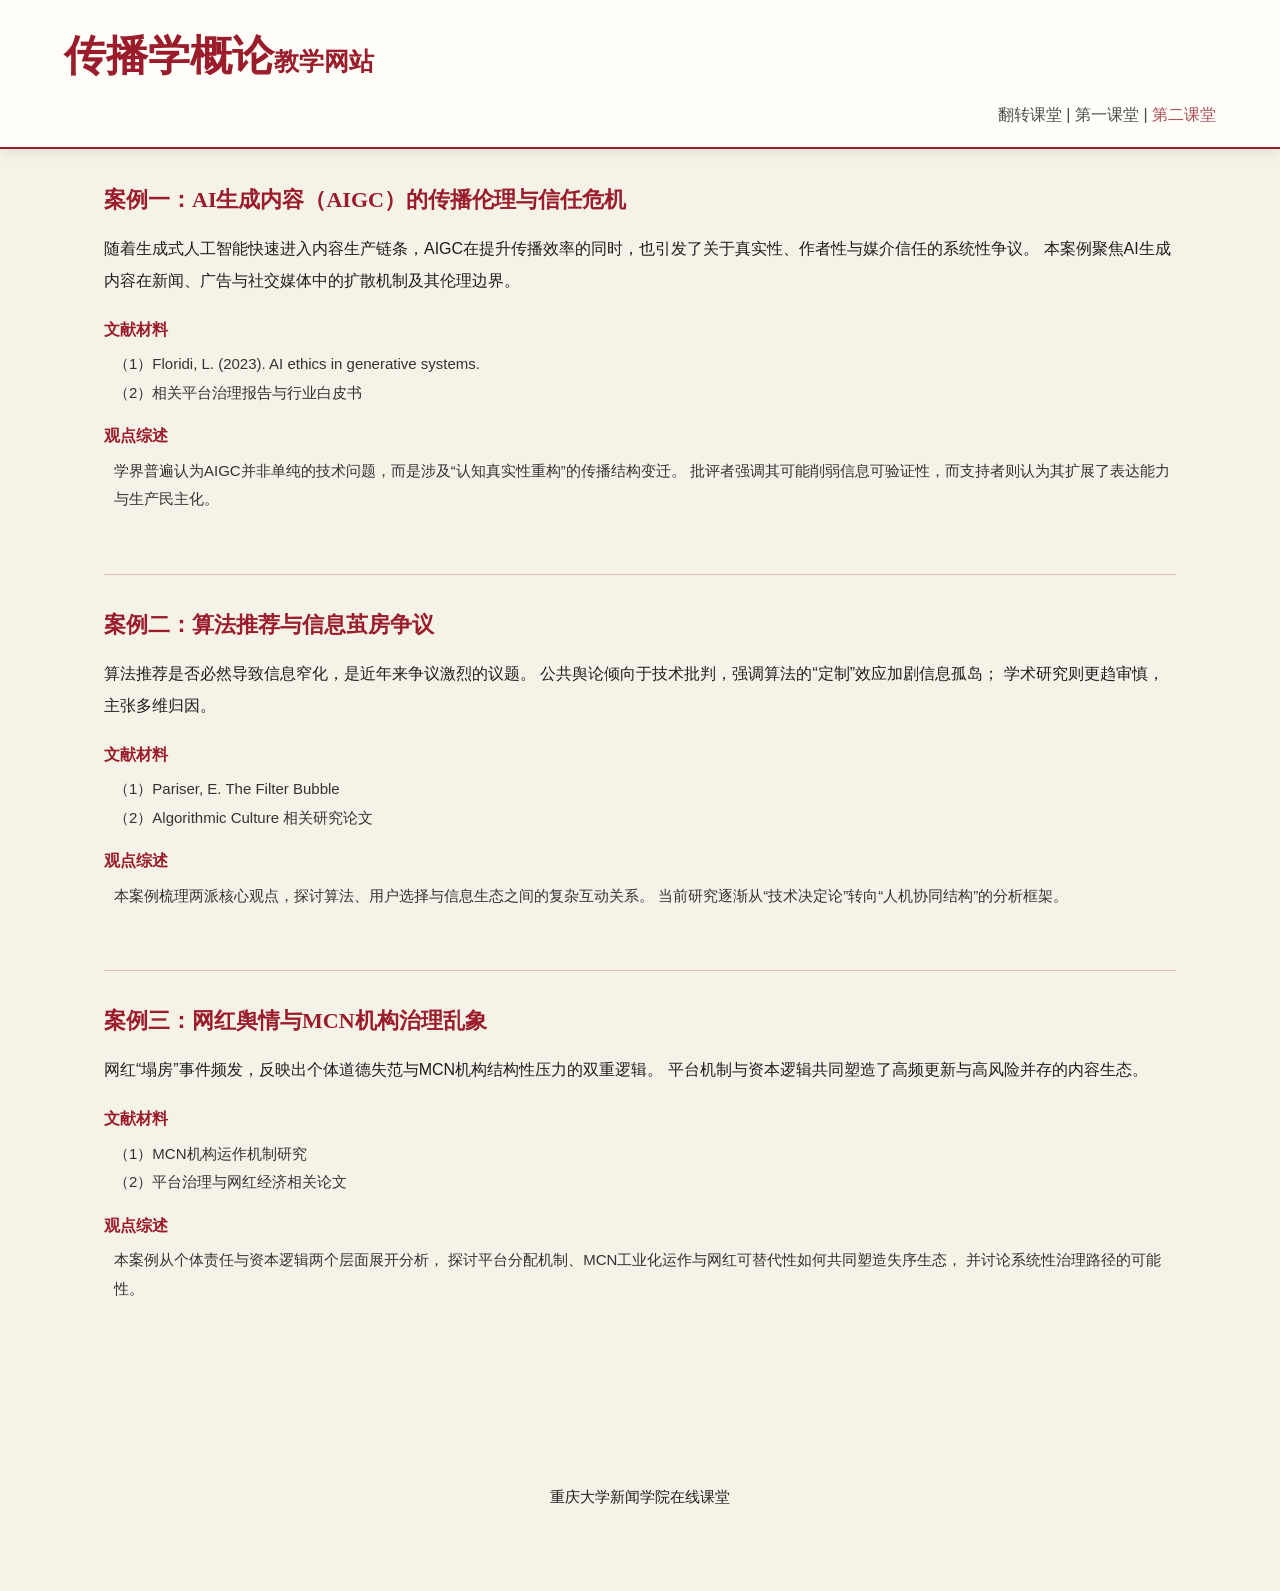
==== assignments/html/class1-1-1.html @ 4228fdac "update assignments/html/" ====
<!DOCTYPE html>
<html lang="zh">
<head>
  <meta charset="utf-8">
  <meta name="viewport" content="width=device-width, initial-scale=1">
  <title>第二课堂详情 - 传播学概论 教学网站</title>

  <style>
    @font-face{
      font-family:'FangZhengBangShu';
      src:url('../../assets/fonts/title.ttf') format('truetype');
    }

    :root{
      --paper:#F5F2E8;
      --ink:#1E1E1E;
      --cinnabar:#9B1D2B;
      --radius:8px;
      --shadow:0 4px 12px rgba(0,0,0,.08);
    }

    *{margin:0;padding:0;box-sizing:border-box}

    body{
      font-family:"思源黑体","Microsoft YaHei",sans-serif;
      background:#F5F2E8 url('../assets/background.jpg') center/cover fixed;
      color:var(--ink);
      padding-top:100px;
      line-height:1.85;
    }

    /* ===== header ===== */
    .header{
      position:fixed;
      top:0;left:0;right:0;
      z-index:999;
      background:#fffef9;
      border-bottom:2px solid var(--cinnabar);
      box-shadow:var(--shadow);
      display:flex;
      flex-direction:column;
      padding:18px 5vw;
    }

    .site-title{
      color:var(--cinnabar);
    }

    .site-title span:first-child{
      font-size:42px;
      font-family:'FangZhengBangShu', serif;
    }

    .site-title span:last-child{
      font-size:25px;
      font-family:'Times New Roman', serif;
    }

    .subtitle{
      align-self:flex-end;
      font-size:16px;
      margin-top:4px;
      opacity:.8;
    }

    /* ===== container ===== */
    .container{
      max-width:1200px;
      margin:0 auto;
      padding:80px 5vw 40px;
    }

    /* ===== case layout ===== */
    .case-block{
      margin-bottom:60px;
    }

    .case-title{
      font-size:22px;
      color:var(--cinnabar);
      margin-bottom:12px;
      font-family:'Times New Roman', serif;
    }

    .case-desc{
      font-size:16px;
      color:#1E1E1E;
      margin-bottom:18px;
      line-height:2;
    }

    .case-sub h4{
      font-size:16px;
      color:var(--cinnabar);
      margin-top:14px;
      margin-bottom:6px;
      font-weight:600;
    }

    .case-sub p{
      font-size:15px;
      color:#333;
      line-height:1.9;
      padding-left:10px;
    }

    .divider{
      height:1px;
      background:rgba(155,29,43,.25);
      margin:30px 0;
    }

    /* footer */
    .footer-text{
      text-align:center;
      margin:80px 0;
      font-size:15px;
      color:#1E1E1E;
    }

    .highlight-red{color:var(--cinnabar);}
  </style>
</head>

<body>

<header class="header">
  <h1 class="site-title">
    <span>传播学概论</span><span>教学网站</span>
  </h1>
  <p class="subtitle">
    翻转课堂 | 第一课堂 | <span class="highlight-red">第二课堂</span>
  </p>
</header>

<main class="container">

  <!-- ================= CASE 1 ================= -->
  <section class="case-block">
    <h2 class="case-title">案例一：AI生成内容（AIGC）的传播伦理与信任危机</h2>

    <p class="case-desc">
      随着生成式人工智能快速进入内容生产链条，AIGC在提升传播效率的同时，也引发了关于真实性、作者性与媒介信任的系统性争议。
      本案例聚焦AI生成内容在新闻、广告与社交媒体中的扩散机制及其伦理边界。
    </p>

    <div class="case-sub">
      <h4>文献材料</h4>
      <p>（1）Floridi, L. (2023). AI ethics in generative systems.</p>
      <p>（2）相关平台治理报告与行业白皮书</p>

      <h4>观点综述</h4>
      <p>
        学界普遍认为AIGC并非单纯的技术问题，而是涉及“认知真实性重构”的传播结构变迁。
        批评者强调其可能削弱信息可验证性，而支持者则认为其扩展了表达能力与生产民主化。
      </p>
    </div>
  </section>

  <div class="divider"></div>

  <!-- ================= CASE 2 ================= -->
  <section class="case-block">
    <h2 class="case-title">案例二：算法推荐与信息茧房争议</h2>

    <p class="case-desc">
      算法推荐是否必然导致信息窄化，是近年来争议激烈的议题。
      公共舆论倾向于技术批判，强调算法的“定制”效应加剧信息孤岛；
      学术研究则更趋审慎，主张多维归因。
    </p>

    <div class="case-sub">
      <h4>文献材料</h4>
      <p>（1）Pariser, E. The Filter Bubble</p>
      <p>（2）Algorithmic Culture 相关研究论文</p>

      <h4>观点综述</h4>
      <p>
        本案例梳理两派核心观点，探讨算法、用户选择与信息生态之间的复杂互动关系。
        当前研究逐渐从“技术决定论”转向“人机协同结构”的分析框架。
      </p>
    </div>
  </section>

  <div class="divider"></div>

  <!-- ================= CASE 3 ================= -->
  <section class="case-block">
    <h2 class="case-title">案例三：网红舆情与MCN机构治理乱象</h2>

    <p class="case-desc">
      网红“塌房”事件频发，反映出个体道德失范与MCN机构结构性压力的双重逻辑。
      平台机制与资本逻辑共同塑造了高频更新与高风险并存的内容生态。
    </p>

    <div class="case-sub">
      <h4>文献材料</h4>
      <p>（1）MCN机构运作机制研究</p>
      <p>（2）平台治理与网红经济相关论文</p>

      <h4>观点综述</h4>
      <p>
        本案例从个体责任与资本逻辑两个层面展开分析，
        探讨平台分配机制、MCN工业化运作与网红可替代性如何共同塑造失序生态，
        并讨论系统性治理路径的可能性。
      </p>
    </div>
  </section>

</main>

<section class="footer-text">
  <p>重庆大学新闻学院在线课堂</p>
</section>

</body>
</html>
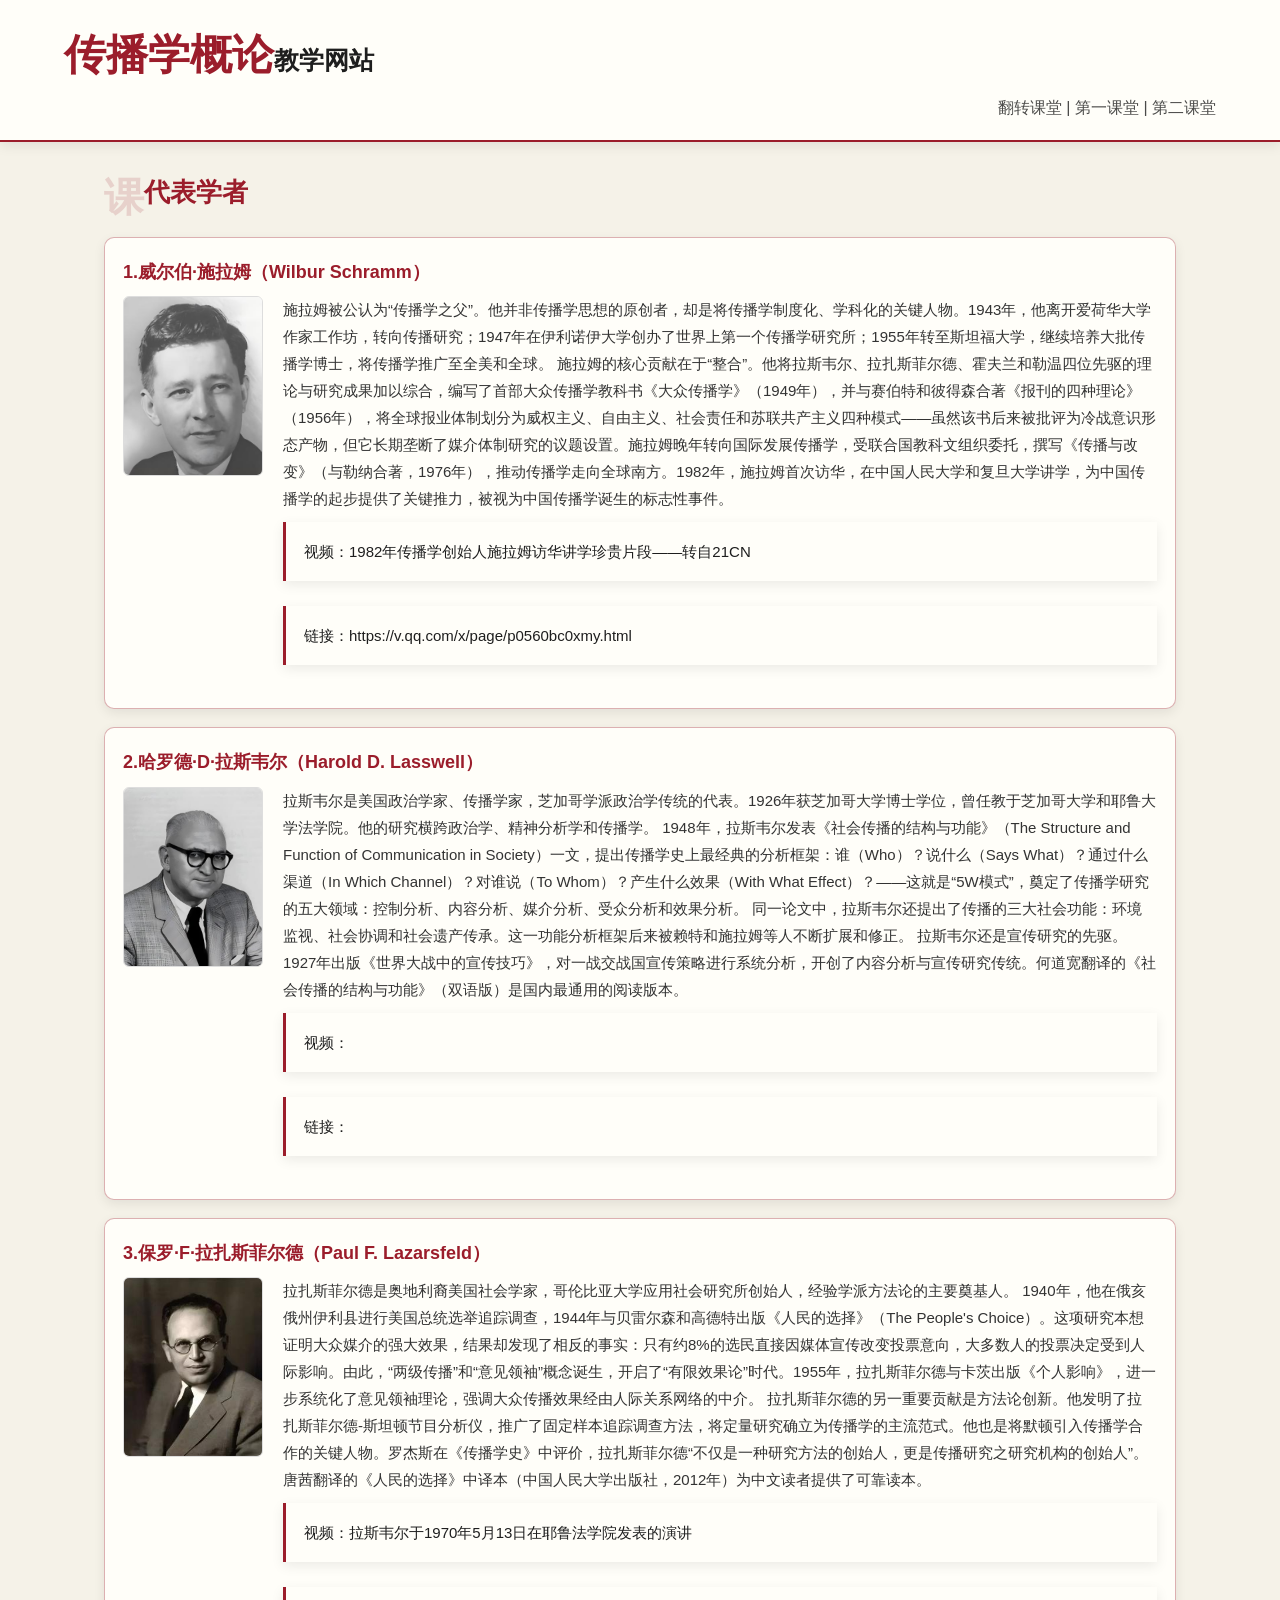
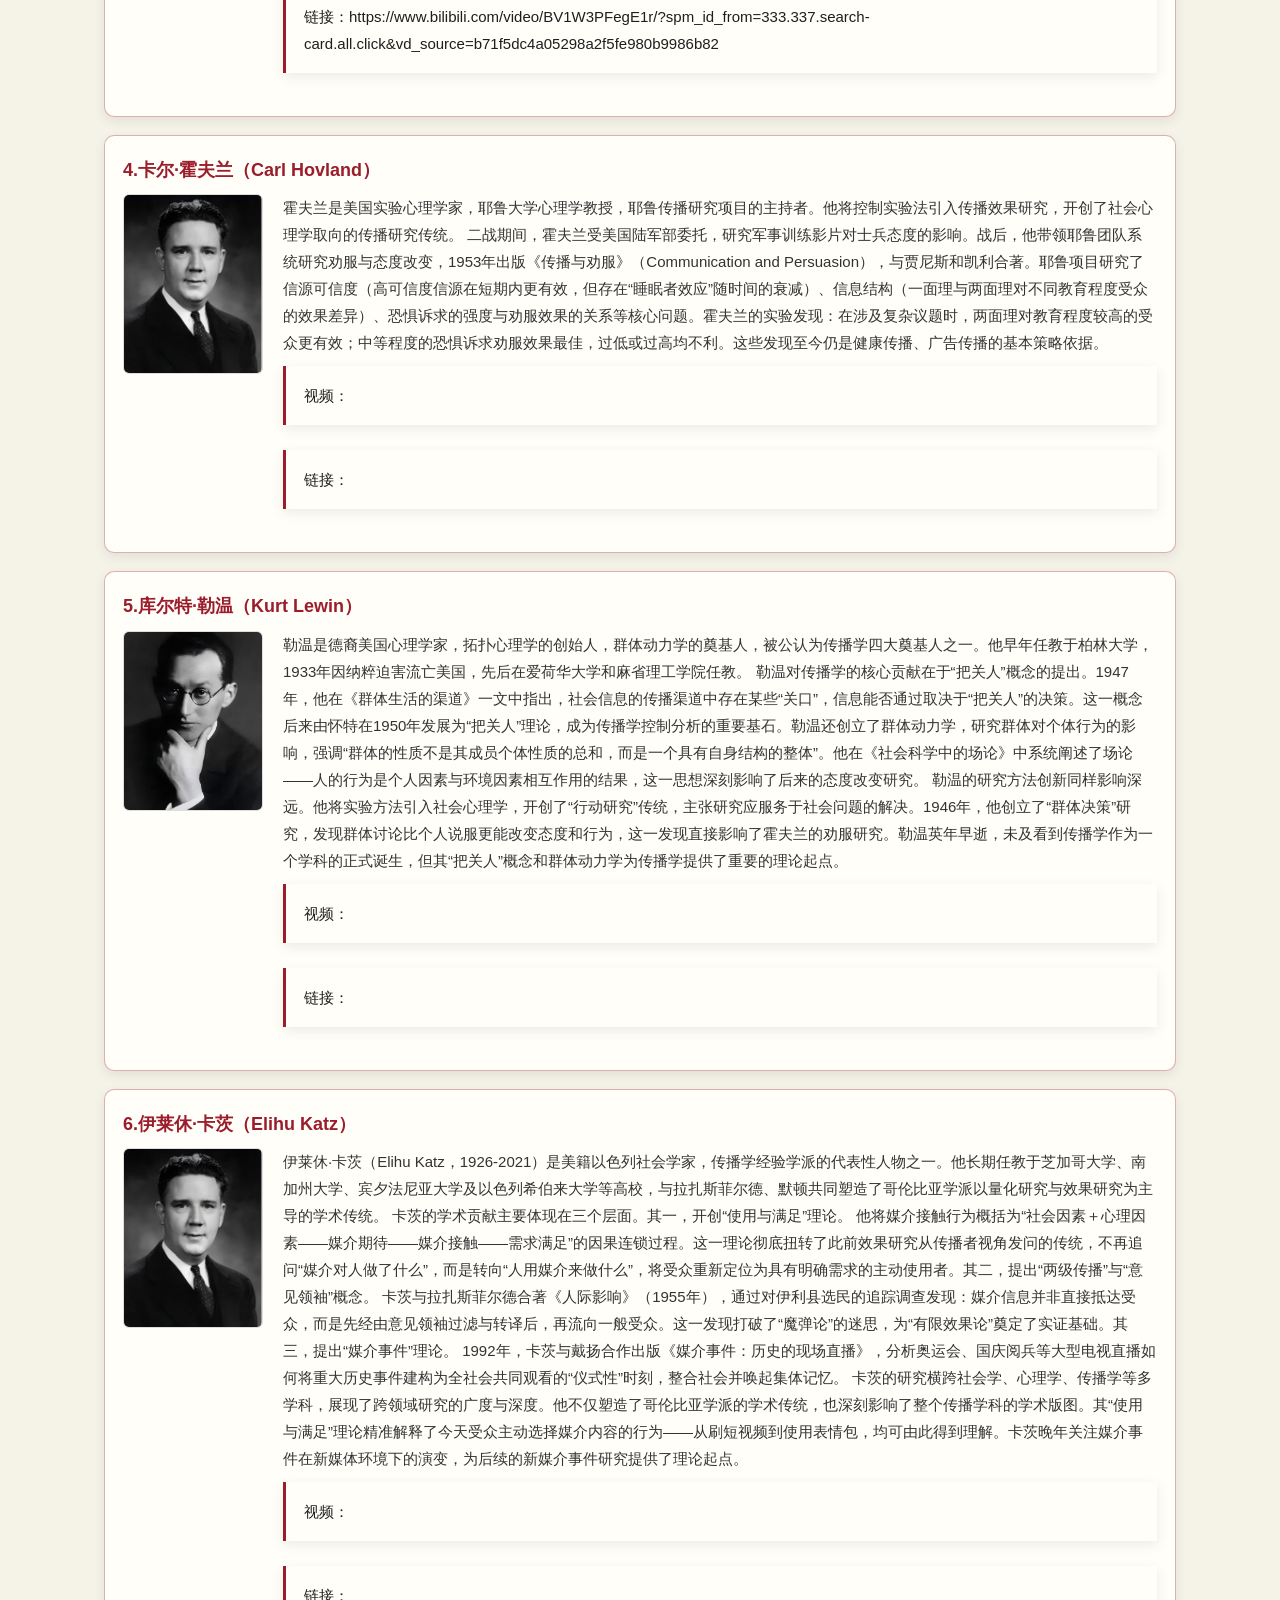
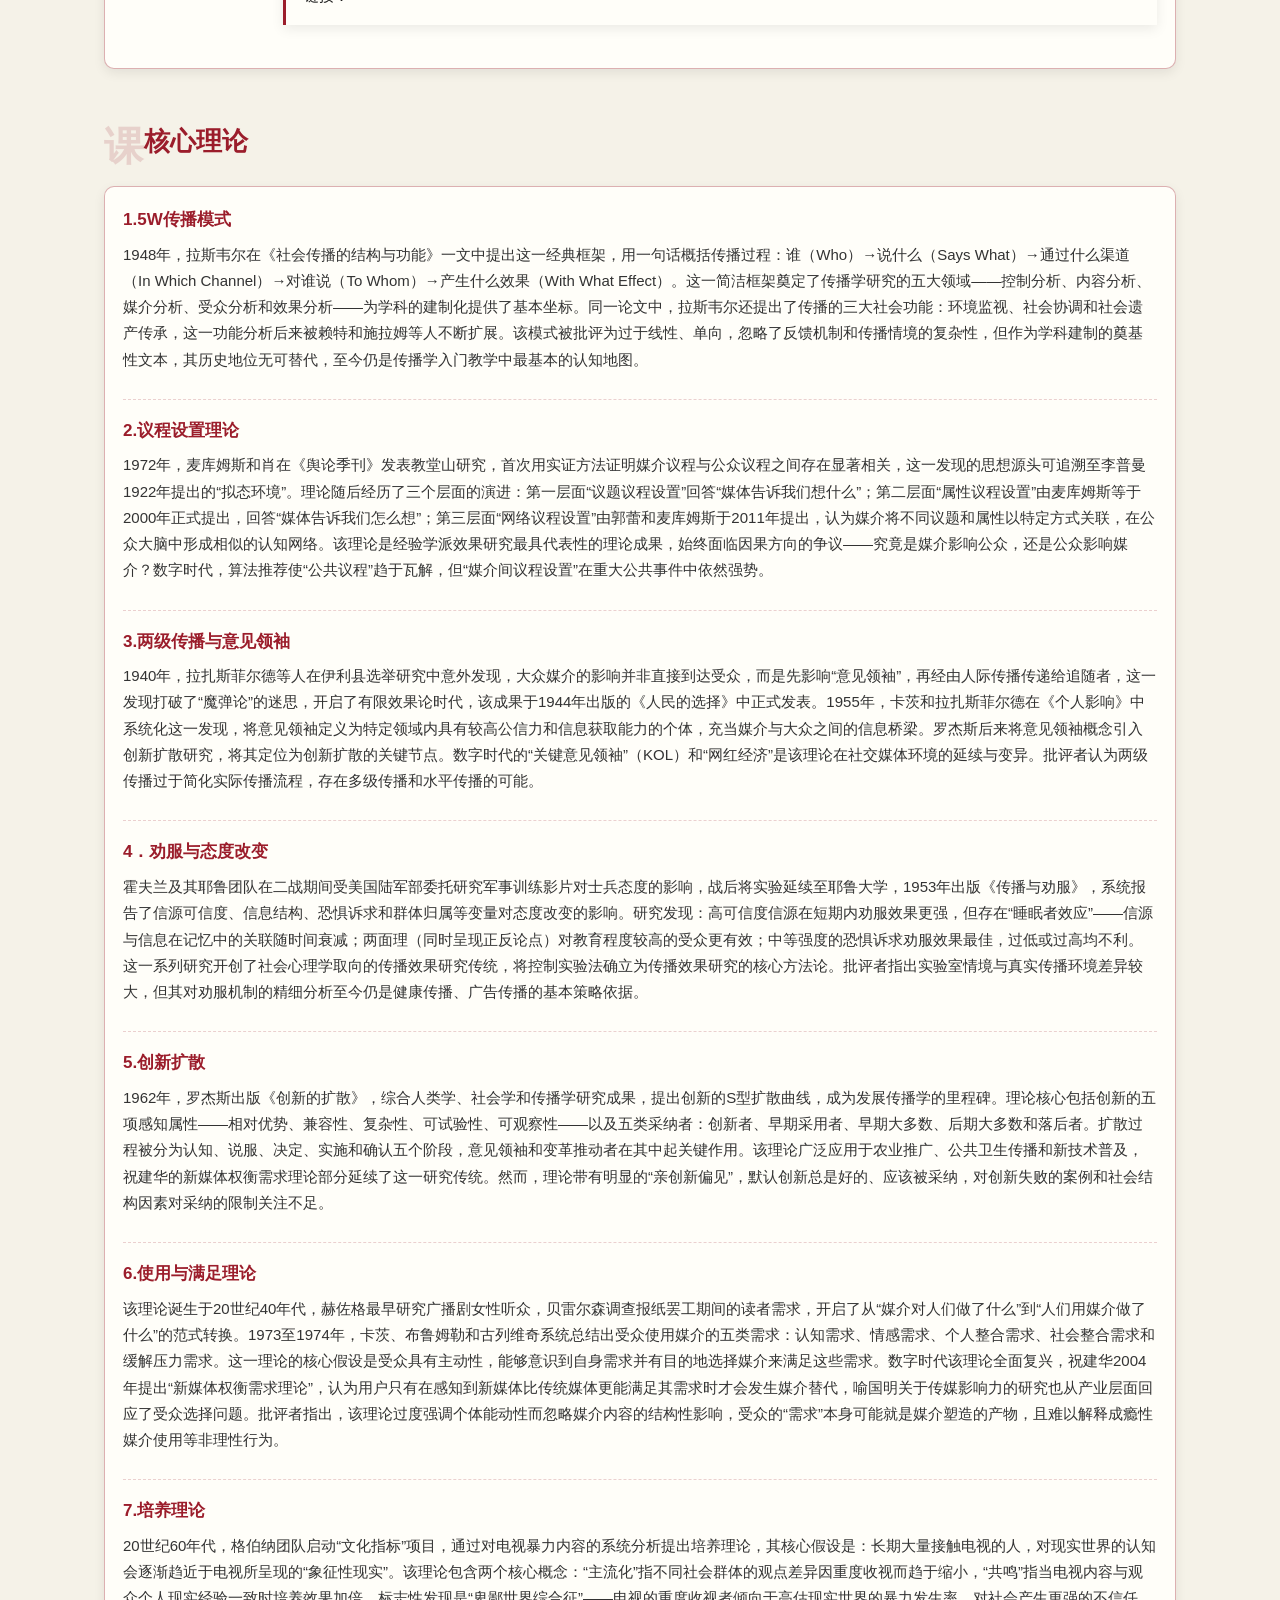
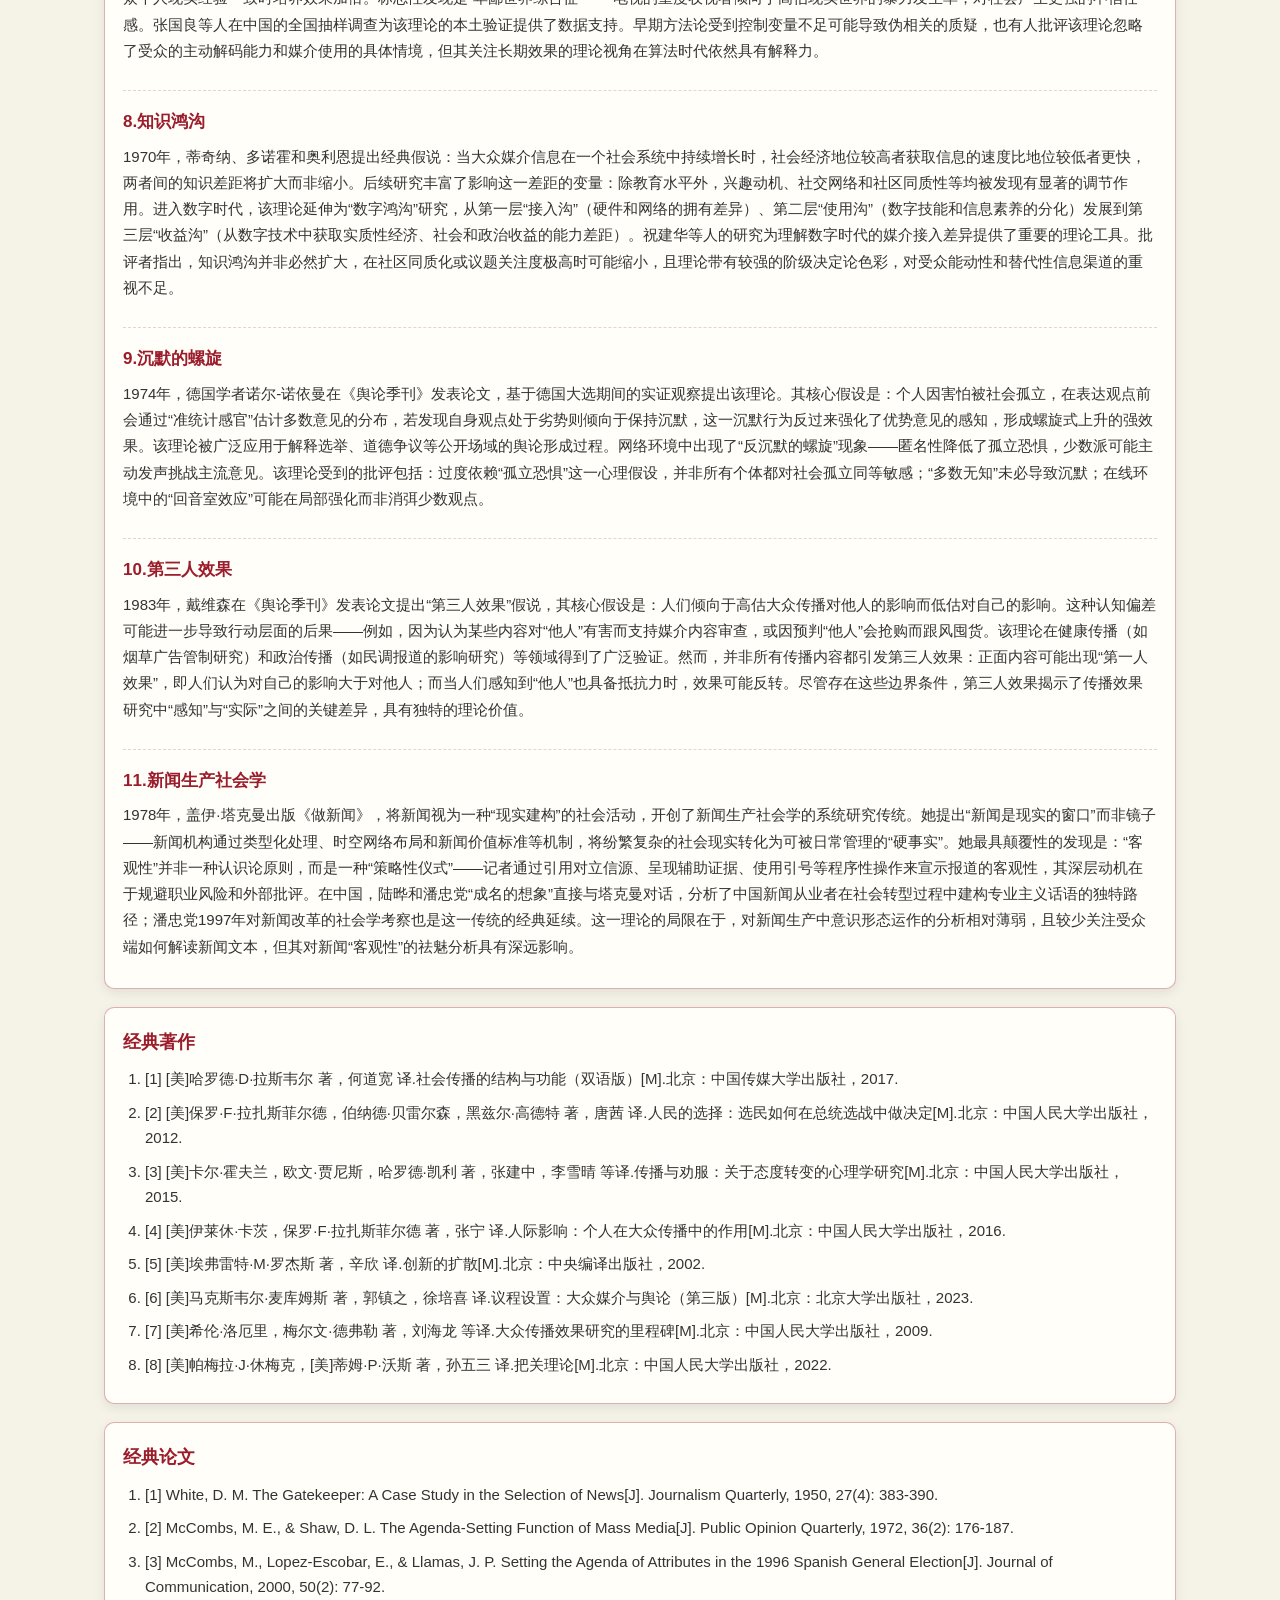
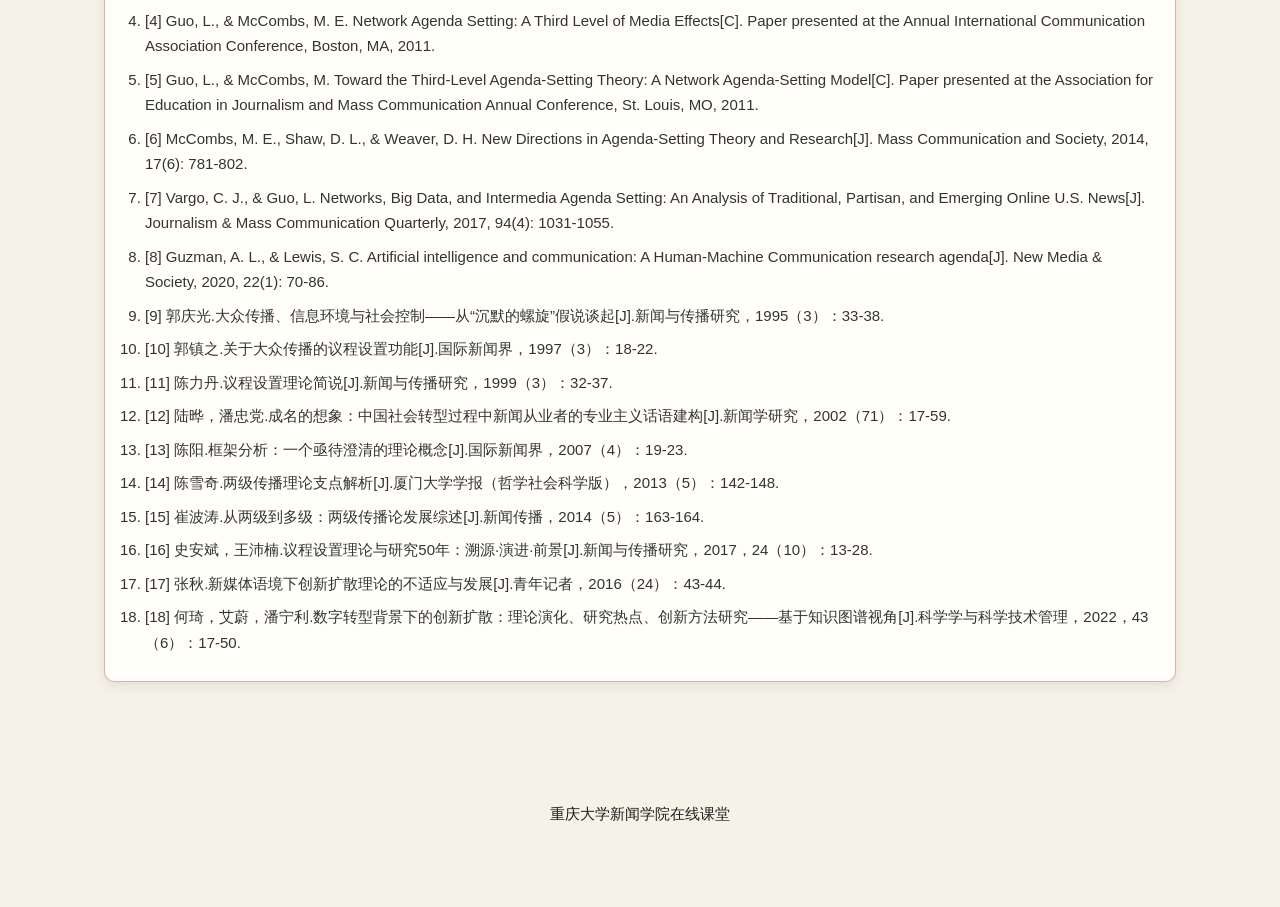
==== commit 4f9fa026: "update assignments/html/" ====
--- a/assignments/html/class1-1-1.html
+++ b/assignments/html/class1-1-1.html
@@ -3,7 +3,7 @@
 <head>
   <meta charset="utf-8">
   <meta name="viewport" content="width=device-width, initial-scale=1">
-  <title>第二课堂详情 - 传播学概论 教学网站</title>
+  <title>第一课堂 - 传播学概论教学网站</title>
 
   <style>
     @font-face{
@@ -15,24 +15,32 @@
       --paper:#F5F2E8;
       --ink:#1E1E1E;
       --cinnabar:#9B1D2B;
-      --radius:8px;
+      --gold:#C9A145;
+      --radius:10px;
       --shadow:0 4px 12px rgba(0,0,0,.08);
     }
 
-    *{margin:0;padding:0;box-sizing:border-box}
+    *{
+      margin:0;
+      padding:0;
+      box-sizing:border-box;
+    }
 
     body{
       font-family:"思源黑体","Microsoft YaHei",sans-serif;
-      background:#F5F2E8 url('../assets/background.jpg') center/cover fixed;
+      background:#F5F2E8 url('../assets/background.jpg') center/cover;
+      background-attachment:fixed;
       color:var(--ink);
       padding-top:100px;
-      line-height:1.85;
-    }
-
-    /* ===== header ===== */
+      line-height:1.8;
+    }
+
+    /* ===== 顶部 ===== */
     .header{
       position:fixed;
-      top:0;left:0;right:0;
+      top:0;
+      left:0;
+      right:0;
       z-index:999;
       background:#fffef9;
       border-bottom:2px solid var(--cinnabar);
@@ -42,72 +50,137 @@
       padding:18px 5vw;
     }
 
-    .site-title{
-      color:var(--cinnabar);
-    }
-
     .site-title span:first-child{
       font-size:42px;
       font-family:'FangZhengBangShu', serif;
+      color:var(--cinnabar);
     }
 
     .site-title span:last-child{
       font-size:25px;
-      font-family:'Times New Roman', serif;
+      font-family:'Times New Roman', Times, serif;
     }
 
     .subtitle{
       align-self:flex-end;
       font-size:16px;
-      margin-top:4px;
       opacity:.8;
     }
 
-    /* ===== container ===== */
+    /* ===== 主容器 ===== */
     .container{
       max-width:1200px;
       margin:0 auto;
-      padding:80px 5vw 40px;
-    }
-
-    /* ===== case layout ===== */
-    .case-block{
-      margin-bottom:60px;
-    }
-
-    .case-title{
-      font-size:22px;
+      padding:20px 5vw;
+    }
+
+    /* ===== 标题 ===== */
+    .section-title{
+      position:relative;
+      margin:50px 0 20px;
+      font-size:26px;
       color:var(--cinnabar);
-      margin-bottom:12px;
-      font-family:'Times New Roman', serif;
-    }
-
-    .case-desc{
-      font-size:16px;
-      color:#1E1E1E;
+      font-family:'Times New Roman', Times, serif;
+      padding-left:40px;
+    }
+
+    .section-title::before{
+      content:'课';
+      position:absolute;
+      left:0;
+      top:-8px;
+      font-size:40px;
+      opacity:.15;
+    }
+
+    /* ===== 总述 ===== */
+    .theory-intro{
+      background:#fffef9;
+      padding:16px 18px;
+      border-left:3px solid var(--cinnabar);
+      box-shadow:var(--shadow);
+      margin-bottom:25px;
+      font-size:15px;
+    }
+
+    /* ===== 学派/学者通用卡片 ===== */
+    .school{
+      background:#fffef9;
+      border:1px solid rgba(155,29,43,.35);
+      border-radius:var(--radius);
+      box-shadow:var(--shadow);
+      padding:18px;
       margin-bottom:18px;
-      line-height:2;
-    }
-
-    .case-sub h4{
-      font-size:16px;
+      transition:transform .25s ease;
+    }
+
+    .school:hover{
+      transform:translateY(-3px);
+    }
+
+    .school-title{
+      font-size:18px;
+      font-weight:bold;
       color:var(--cinnabar);
-      margin-top:14px;
-      margin-bottom:6px;
-      font-weight:600;
-    }
-
-    .case-sub p{
+      margin-bottom:8px;
+    }
+
+    .school p{
       font-size:15px;
       color:#333;
-      line-height:1.9;
-      padding-left:10px;
-    }
-
-    .divider{
-      height:1px;
-      background:rgba(155,29,43,.25);
-      margin:30px 0;
+      margin-bottom:10px;
+    }
+
+    /* ===== 学者模块新增样式 ===== */
+    .scholar-card{
+      display:flex;
+      gap:20px;
+      align-items:flex-start;
+    }
+    .scholar-img-box{
+      width:140px;
+      height:180px;
+      flex-shrink:0;
+      background:#eee;
+      border:1px solid #ddd;
+      border-radius:6px;
+      overflow:hidden;
+    }
+    .scholar-img-box img{
+      width:100%;
+      height:100%;
+      object-fit:cover;
+      display:block;
+    }
+    .scholar-text{
+      flex:1;
+    }
+    /* 适配手机端学者卡片竖排 */
+    @media (max-width:640px){
+      .scholar-card{
+        flex-direction:column;
+      }
+      .scholar-img-box{
+        width:100%;
+        height:260px;
+      }
+    }
+
+    /* ===== 查看详情按钮 ===== */
+    .detail-btn{
+      display:inline-block;
+      padding:6px 14px;
+      font-size:14px;
+      color:var(--cinnabar);
+      border:1px solid var(--cinnabar);
+      border-radius:6px;
+      text-decoration:none;
+      transition:.3s;
+    }
+
+    .detail-btn:hover{
+      background:var(--cinnabar);
+      color:#fff;
     }
 
     /* footer */
@@ -118,7 +191,49 @@
       color:#1E1E1E;
     }
 
-    .highlight-red{color:var(--cinnabar);}
+    .theory-intro{
+      background:#fffef9;
+      padding:16px 18px;
+      border-left:3px solid var(--cinnabar);
+      box-shadow:var(--shadow);
+      margin-bottom:25px;
+      font-size:15px;
+    }
+
+    /* 核心理论内部条目样式 */
+    .theory-item {
+      margin-bottom: 16px;
+      padding-bottom: 16px;
+      border-bottom: 1px dashed rgba(155,29,43,.2);
+    }
+    .theory-item:last-child {
+      border-bottom: none;
+      margin-bottom: 0;
+      padding-bottom: 0;
+    }
+    .theory-item h4 {
+      font-size: 17px;
+      color: var(--cinnabar);
+      margin-bottom: 6px;
+    }
+    .theory-item p {
+      font-size: 15px;
+      color: #333;
+      line-height: 1.75;
+    }
+
+        /* 文献有序列表样式 */
+    .ref-list{
+        padding-left: 22px;
+        margin: 8px 0;
+    }
+    .ref-list li{
+        font-size:15px;
+        color:#333;
+        margin-bottom: 8px;
+        line-height:1.7;
+    }
+
   </style>
 </head>
 
@@ -128,90 +243,291 @@
   <h1 class="site-title">
     <span>传播学概论</span><span>教学网站</span>
   </h1>
-  <p class="subtitle">
-    翻转课堂 | 第一课堂 | <span class="highlight-red">第二课堂</span>
-  </p>
+  <p class="subtitle">翻转课堂 | 第一课堂 | 第二课堂</p>
 </header>
 
 <main class="container">
 
-  <!-- ================= CASE 1 ================= -->
-  <section class="case-block">
-    <h2 class="case-title">案例一：AI生成内容（AIGC）的传播伦理与信任危机</h2>
-
-    <p class="case-desc">
-      随着生成式人工智能快速进入内容生产链条，AIGC在提升传播效率的同时，也引发了关于真实性、作者性与媒介信任的系统性争议。
-      本案例聚焦AI生成内容在新闻、广告与社交媒体中的扩散机制及其伦理边界。
-    </p>
-
-    <div class="case-sub">
-      <h4>文献材料</h4>
-      <p>（1）Floridi, L. (2023). AI ethics in generative systems.</p>
-      <p>（2）相关平台治理报告与行业白皮书</p>
-
-      <h4>观点综述</h4>
-      <p>
-        学界普遍认为AIGC并非单纯的技术问题，而是涉及“认知真实性重构”的传播结构变迁。
-        批评者强调其可能削弱信息可验证性，而支持者则认为其扩展了表达能力与生产民主化。
-      </p>
-    </div>
+  <!-- 新增模块：五位传播学代表学者介绍 -->
+  <h2 class="section-title">代表学者</h2>
+
+  <!-- 学者1：彭兰 -->
+  <div class="school">
+    <div class="school-title">1.威尔伯·施拉姆（Wilbur Schramm）</div>
+    <div class="scholar-card">
+      <div class="scholar-img-box">
+        <img src="../assets/scholar1.jpg" alt="1.威尔伯·施拉姆（Wilbur Schramm）">
+      </div>
+      <div class="scholar-text">
+        <p>
+          施拉姆被公认为“传播学之父”。他并非传播学思想的原创者，却是将传播学制度化、学科化的关键人物。1943年，他离开爱荷华大学作家工作坊，转向传播研究；1947年在伊利诺伊大学创办了世界上第一个传播学研究所；1955年转至斯坦福大学，继续培养大批传播学博士，将传播学推广至全美和全球。
+          施拉姆的核心贡献在于“整合”。他将拉斯韦尔、拉扎斯菲尔德、霍夫兰和勒温四位先驱的理论与研究成果加以综合，编写了首部大众传播学教科书《大众传播学》（1949年），并与赛伯特和彼得森合著《报刊的四种理论》（1956年），将全球报业体制划分为威权主义、自由主义、社会责任和苏联共产主义四种模式——虽然该书后来被批评为冷战意识形态产物，但它长期垄断了媒介体制研究的议题设置。施拉姆晚年转向国际发展传播学，受联合国教科文组织委托，撰写《传播与改变》（与勒纳合著，1976年），推动传播学走向全球南方。1982年，施拉姆首次访华，在中国人民大学和复旦大学讲学，为中国传播学的起步提供了关键推力，被视为中国传播学诞生的标志性事件。
+        </p>
+        <div class="theory-intro">
+          视频：1982年传播学创始人施拉姆访华讲学珍贵片段——转自21CN 
+        </div>
+        <div class="theory-intro">
+          链接：https://v.qq.com/x/page/p0560bc0xmy.html
+        </div>
+      </div>
+    </div>
+  </div>
+
+  <!-- 学者2：陈昌凤 -->
+  <div class="school">
+    <div class="school-title">2.哈罗德·D·拉斯韦尔（Harold D. Lasswell）</div>
+    <div class="scholar-card">
+      <div class="scholar-img-box">
+        <img src="../assets/scholar2.jpg" alt="2.哈罗德·D·拉斯韦尔（Harold D. Lasswell）">
+      </div>
+      <div class="scholar-text">
+        <p>
+          拉斯韦尔是美国政治学家、传播学家，芝加哥学派政治学传统的代表。1926年获芝加哥大学博士学位，曾任教于芝加哥大学和耶鲁大学法学院。他的研究横跨政治学、精神分析学和传播学。
+          1948年，拉斯韦尔发表《社会传播的结构与功能》（The Structure and Function of Communication in Society）一文，提出传播学史上最经典的分析框架：谁（Who）？说什么（Says What）？通过什么渠道（In Which Channel）？对谁说（To Whom）？产生什么效果（With What Effect）？——这就是“5W模式”，奠定了传播学研究的五大领域：控制分析、内容分析、媒介分析、受众分析和效果分析。
+          同一论文中，拉斯韦尔还提出了传播的三大社会功能：环境监视、社会协调和社会遗产传承。这一功能分析框架后来被赖特和施拉姆等人不断扩展和修正。
+          拉斯韦尔还是宣传研究的先驱。1927年出版《世界大战中的宣传技巧》，对一战交战国宣传策略进行系统分析，开创了内容分析与宣传研究传统。何道宽翻译的《社会传播的结构与功能》（双语版）是国内最通用的阅读版本。
+        </p>
+        <div class="theory-intro">
+          视频：
+        </div>
+        <div class="theory-intro">
+          链接：
+        </div>
+      </div>
+    </div>
+  </div>
+
+  <!-- 学者3：常江 -->
+  <div class="school">
+    <div class="school-title">3.保罗·F·拉扎斯菲尔德（Paul F. Lazarsfeld）</div>
+    <div class="scholar-card">
+      <div class="scholar-img-box">
+        <img src="../assets/scholar3.jpg" alt="3.保罗·F·拉扎斯菲尔德（Paul F. Lazarsfeld）">
+      </div>
+      <div class="scholar-text">
+        <p>
+          拉扎斯菲尔德是奥地利裔美国社会学家，哥伦比亚大学应用社会研究所创始人，经验学派方法论的主要奠基人。
+          1940年，他在俄亥俄州伊利县进行美国总统选举追踪调查，1944年与贝雷尔森和高德特出版《人民的选择》（The People's Choice）。这项研究本想证明大众媒介的强大效果，结果却发现了相反的事实：只有约8%的选民直接因媒体宣传改变投票意向，大多数人的投票决定受到人际影响。由此，“两级传播”和“意见领袖”概念诞生，开启了“有限效果论”时代。1955年，拉扎斯菲尔德与卡茨出版《个人影响》，进一步系统化了意见领袖理论，强调大众传播效果经由人际关系网络的中介。
+          拉扎斯菲尔德的另一重要贡献是方法论创新。他发明了拉扎斯菲尔德-斯坦顿节目分析仪，推广了固定样本追踪调查方法，将定量研究确立为传播学的主流范式。他也是将默顿引入传播学合作的关键人物。罗杰斯在《传播学史》中评价，拉扎斯菲尔德“不仅是一种研究方法的创始人，更是传播研究之研究机构的创始人”。唐茜翻译的《人民的选择》中译本（中国人民大学出版社，2012年）为中文读者提供了可靠读本。
+        </p>
+        <div class="theory-intro">
+          视频：拉斯韦尔于1970年5月13日在耶鲁法学院发表的演讲 
+        </div>
+        <div class="theory-intro">
+          链接：https://www.bilibili.com/video/BV1W3PFegE1r/?spm_id_from=333.337.search-card.all.click&vd_source=b71f5dc4a05298a2f5fe980b9986b82
+        </div>
+      </div>
+    </div>
+  </div>
+
+  <!-- 学者4：徐敬宏 -->
+  <div class="school">
+    <div class="school-title">4.卡尔·霍夫兰（Carl Hovland）</div>
+    <div class="scholar-card">
+      <div class="scholar-img-box">
+        <img src="../assets/scholar4.jpg" alt="4.卡尔·霍夫兰（Carl Hovland）">
+      </div>
+      <div class="scholar-text">
+        <p>
+          霍夫兰是美国实验心理学家，耶鲁大学心理学教授，耶鲁传播研究项目的主持者。他将控制实验法引入传播效果研究，开创了社会心理学取向的传播研究传统。
+          二战期间，霍夫兰受美国陆军部委托，研究军事训练影片对士兵态度的影响。战后，他带领耶鲁团队系统研究劝服与态度改变，1953年出版《传播与劝服》（Communication and Persuasion），与贾尼斯和凯利合著。耶鲁项目研究了信源可信度（高可信度信源在短期内更有效，但存在“睡眠者效应”随时间的衰减）、信息结构（一面理与两面理对不同教育程度受众的效果差异）、恐惧诉求的强度与劝服效果的关系等核心问题。霍夫兰的实验发现：在涉及复杂议题时，两面理对教育程度较高的受众更有效；中等程度的恐惧诉求劝服效果最佳，过低或过高均不利。这些发现至今仍是健康传播、广告传播的基本策略依据。
+        </p>
+        <div class="theory-intro">
+          视频： 
+        </div>
+        <div class="theory-intro">
+          链接：
+        </div>
+      </div>
+    </div>
+  </div>
+
+  <!-- 学者5：朱鸿军 -->
+  <div class="school">
+    <div class="school-title">5.库尔特·勒温（Kurt Lewin）</div>
+    <div class="scholar-card">
+      <div class="scholar-img-box">
+        <img src="../assets/scholar5.jpg" alt="5.库尔特·勒温（Kurt Lewin）">
+      </div>
+      <div class="scholar-text">
+        <p>
+          勒温是德裔美国心理学家，拓扑心理学的创始人，群体动力学的奠基人，被公认为传播学四大奠基人之一。他早年任教于柏林大学，1933年因纳粹迫害流亡美国，先后在爱荷华大学和麻省理工学院任教。
+          勒温对传播学的核心贡献在于“把关人”概念的提出。1947年，他在《群体生活的渠道》一文中指出，社会信息的传播渠道中存在某些“关口”，信息能否通过取决于“把关人”的决策。这一概念后来由怀特在1950年发展为“把关人”理论，成为传播学控制分析的重要基石。勒温还创立了群体动力学，研究群体对个体行为的影响，强调“群体的性质不是其成员个体性质的总和，而是一个具有自身结构的整体”。他在《社会科学中的场论》中系统阐述了场论——人的行为是个人因素与环境因素相互作用的结果，这一思想深刻影响了后来的态度改变研究。
+          勒温的研究方法创新同样影响深远。他将实验方法引入社会心理学，开创了“行动研究”传统，主张研究应服务于社会问题的解决。1946年，他创立了“群体决策”研究，发现群体讨论比个人说服更能改变态度和行为，这一发现直接影响了霍夫兰的劝服研究。勒温英年早逝，未及看到传播学作为一个学科的正式诞生，但其“把关人”概念和群体动力学为传播学提供了重要的理论起点。
+        </p>
+        <div class="theory-intro">
+          视频： 
+        </div>
+        <div class="theory-intro">
+          链接：
+        </div>
+      </div>
+    </div>
+  </div>
+
+  <!-- 学者6：徐敬宏 -->
+  <div class="school">
+    <div class="school-title">6.伊莱休·卡茨（Elihu Katz）</div>
+    <div class="scholar-card">
+      <div class="scholar-img-box">
+        <img src="../assets/scholar4.jpg" alt="6.伊莱休·卡茨（Elihu Katz）">
+      </div>
+      <div class="scholar-text">
+        <p>
+          伊莱休·卡茨（Elihu Katz，1926-2021）是美籍以色列社会学家，传播学经验学派的代表性人物之一。他长期任教于芝加哥大学、南加州大学、宾夕法尼亚大学及以色列希伯来大学等高校，与拉扎斯菲尔德、默顿共同塑造了哥伦比亚学派以量化研究与效果研究为主导的学术传统。
+          卡茨的学术贡献主要体现在三个层面。其一，开创“使用与满足”理论。 他将媒介接触行为概括为“社会因素＋心理因素——媒介期待——媒介接触——需求满足”的因果连锁过程。这一理论彻底扭转了此前效果研究从传播者视角发问的传统，不再追问“媒介对人做了什么”，而是转向“人用媒介来做什么”，将受众重新定位为具有明确需求的主动使用者。其二，提出“两级传播”与“意见领袖”概念。 卡茨与拉扎斯菲尔德合著《人际影响》（1955年），通过对伊利县选民的追踪调查发现：媒介信息并非直接抵达受众，而是先经由意见领袖过滤与转译后，再流向一般受众。这一发现打破了“魔弹论”的迷思，为“有限效果论”奠定了实证基础。其三，提出“媒介事件”理论。 1992年，卡茨与戴扬合作出版《媒介事件：历史的现场直播》，分析奥运会、国庆阅兵等大型电视直播如何将重大历史事件建构为全社会共同观看的“仪式性”时刻，整合社会并唤起集体记忆。
+          卡茨的研究横跨社会学、心理学、传播学等多学科，展现了跨领域研究的广度与深度。他不仅塑造了哥伦比亚学派的学术传统，也深刻影响了整个传播学科的学术版图。其“使用与满足”理论精准解释了今天受众主动选择媒介内容的行为——从刷短视频到使用表情包，均可由此得到理解。卡茨晚年关注媒介事件在新媒体环境下的演变，为后续的新媒介事件研究提供了理论起点。
+        </p>
+        <div class="theory-intro">
+          视频： 
+        </div>
+        <div class="theory-intro">
+          链接：
+        </div>
+      </div>
+    </div>
+  </div>
+
+  <!-- 原有页面内容 从这里开始不变 -->
+  <h2 class="section-title">核心理论</h2>
+  <div class="school">
+    <!-- 条目1 -->
+    <div class="theory-item">
+      <h4>1.5W传播模式</h4>
+      <p>
+        1948年，拉斯韦尔在《社会传播的结构与功能》一文中提出这一经典框架，用一句话概括传播过程：谁（Who）→说什么（Says What）→通过什么渠道（In Which Channel）→对谁说（To Whom）→产生什么效果（With What Effect）。这一简洁框架奠定了传播学研究的五大领域——控制分析、内容分析、媒介分析、受众分析和效果分析——为学科的建制化提供了基本坐标。同一论文中，拉斯韦尔还提出了传播的三大社会功能：环境监视、社会协调和社会遗产传承，这一功能分析后来被赖特和施拉姆等人不断扩展。该模式被批评为过于线性、单向，忽略了反馈机制和传播情境的复杂性，但作为学科建制的奠基性文本，其历史地位无可替代，至今仍是传播学入门教学中最基本的认知地图。
+      </p>
+    </div>
+
+    <!-- 条目2 -->
+    <div class="theory-item">
+      <h4>2.议程设置理论</h4>
+      <p>
+        1972年，麦库姆斯和肖在《舆论季刊》发表教堂山研究，首次用实证方法证明媒介议程与公众议程之间存在显著相关，这一发现的思想源头可追溯至李普曼1922年提出的“拟态环境”。理论随后经历了三个层面的演进：第一层面“议题议程设置”回答“媒体告诉我们想什么”；第二层面“属性议程设置”由麦库姆斯等于2000年正式提出，回答“媒体告诉我们怎么想”；第三层面“网络议程设置”由郭蕾和麦库姆斯于2011年提出，认为媒介将不同议题和属性以特定方式关联，在公众大脑中形成相似的认知网络。该理论是经验学派效果研究最具代表性的理论成果，始终面临因果方向的争议——究竟是媒介影响公众，还是公众影响媒介？数字时代，算法推荐使“公共议程”趋于瓦解，但“媒介间议程设置”在重大公共事件中依然强势。        
+      </p>
+    </div>
+
+    <!-- 条目3 -->
+    <div class="theory-item">
+      <h4>3.两级传播与意见领袖</h4>
+      <p>
+        1940年，拉扎斯菲尔德等人在伊利县选举研究中意外发现，大众媒介的影响并非直接到达受众，而是先影响“意见领袖”，再经由人际传播传递给追随者，这一发现打破了“魔弹论”的迷思，开启了有限效果论时代，该成果于1944年出版的《人民的选择》中正式发表。1955年，卡茨和拉扎斯菲尔德在《个人影响》中系统化这一发现，将意见领袖定义为特定领域内具有较高公信力和信息获取能力的个体，充当媒介与大众之间的信息桥梁。罗杰斯后来将意见领袖概念引入创新扩散研究，将其定位为创新扩散的关键节点。数字时代的“关键意见领袖”（KOL）和“网红经济”是该理论在社交媒体环境的延续与变异。批评者认为两级传播过于简化实际传播流程，存在多级传播和水平传播的可能。
+      </p>
+    </div>
+
+    <!-- 条目4 -->
+    <div class="theory-item">
+      <h4>4．劝服与态度改变</h4>
+      <p>
+        霍夫兰及其耶鲁团队在二战期间受美国陆军部委托研究军事训练影片对士兵态度的影响，战后将实验延续至耶鲁大学，1953年出版《传播与劝服》，系统报告了信源可信度、信息结构、恐惧诉求和群体归属等变量对态度改变的影响。研究发现：高可信度信源在短期内劝服效果更强，但存在“睡眠者效应”——信源与信息在记忆中的关联随时间衰减；两面理（同时呈现正反论点）对教育程度较高的受众更有效；中等强度的恐惧诉求劝服效果最佳，过低或过高均不利。这一系列研究开创了社会心理学取向的传播效果研究传统，将控制实验法确立为传播效果研究的核心方法论。批评者指出实验室情境与真实传播环境差异较大，但其对劝服机制的精细分析至今仍是健康传播、广告传播的基本策略依据。
+      </p>
+    </div>
+
+    <!-- 条目5 -->
+    <div class="theory-item">
+      <h4>5.创新扩散</h4>
+      <p>
+        1962年，罗杰斯出版《创新的扩散》，综合人类学、社会学和传播学研究成果，提出创新的S型扩散曲线，成为发展传播学的里程碑。理论核心包括创新的五项感知属性——相对优势、兼容性、复杂性、可试验性、可观察性——以及五类采纳者：创新者、早期采用者、早期大多数、后期大多数和落后者。扩散过程被分为认知、说服、决定、实施和确认五个阶段，意见领袖和变革推动者在其中起关键作用。该理论广泛应用于农业推广、公共卫生传播和新技术普及，祝建华的新媒体权衡需求理论部分延续了这一研究传统。然而，理论带有明显的“亲创新偏见”，默认创新总是好的、应该被采纳，对创新失败的案例和社会结构因素对采纳的限制关注不足。
+      </p>
+    </div>
+
+    <!-- 条目6 -->
+    <div class="theory-item">
+      <h4>6.使用与满足理论</h4>
+      <p>
+        该理论诞生于20世纪40年代，赫佐格最早研究广播剧女性听众，贝雷尔森调查报纸罢工期间的读者需求，开启了从“媒介对人们做了什么”到“人们用媒介做了什么”的范式转换。1973至1974年，卡茨、布鲁姆勒和古列维奇系统总结出受众使用媒介的五类需求：认知需求、情感需求、个人整合需求、社会整合需求和缓解压力需求。这一理论的核心假设是受众具有主动性，能够意识到自身需求并有目的地选择媒介来满足这些需求。数字时代该理论全面复兴，祝建华2004年提出“新媒体权衡需求理论”，认为用户只有在感知到新媒体比传统媒体更能满足其需求时才会发生媒介替代，喻国明关于传媒影响力的研究也从产业层面回应了受众选择问题。批评者指出，该理论过度强调个体能动性而忽略媒介内容的结构性影响，受众的“需求”本身可能就是媒介塑造的产物，且难以解释成瘾性媒介使用等非理性行为。
+      </p>
+    </div>
+
+    <!-- 条目7 -->
+    <div class="theory-item">
+      <h4>7.培养理论</h4>
+      <p>
+        20世纪60年代，格伯纳团队启动“文化指标”项目，通过对电视暴力内容的系统分析提出培养理论，其核心假设是：长期大量接触电视的人，对现实世界的认知会逐渐趋近于电视所呈现的“象征性现实”。该理论包含两个核心概念：“主流化”指不同社会群体的观点差异因重度收视而趋于缩小，“共鸣”指当电视内容与观众个人现实经验一致时培养效果加倍。标志性发现是“卑鄙世界综合征”——电视的重度收视者倾向于高估现实世界的暴力发生率，对社会产生更强的不信任感。张国良等人在中国的全国抽样调查为该理论的本土验证提供了数据支持。早期方法论受到控制变量不足可能导致伪相关的质疑，也有人批评该理论忽略了受众的主动解码能力和媒介使用的具体情境，但其关注长期效果的理论视角在算法时代依然具有解释力。
+      </p>
+    </div>
+
+    <!-- 条目8 -->
+    <div class="theory-item">
+      <h4>8.知识鸿沟</h4>
+      <p>
+        1970年，蒂奇纳、多诺霍和奥利恩提出经典假说：当大众媒介信息在一个社会系统中持续增长时，社会经济地位较高者获取信息的速度比地位较低者更快，两者间的知识差距将扩大而非缩小。后续研究丰富了影响这一差距的变量：除教育水平外，兴趣动机、社交网络和社区同质性等均被发现有显著的调节作用。进入数字时代，该理论延伸为“数字鸿沟”研究，从第一层“接入沟”（硬件和网络的拥有差异）、第二层“使用沟”（数字技能和信息素养的分化）发展到第三层“收益沟”（从数字技术中获取实质性经济、社会和政治收益的能力差距）。祝建华等人的研究为理解数字时代的媒介接入差异提供了重要的理论工具。批评者指出，知识鸿沟并非必然扩大，在社区同质化或议题关注度极高时可能缩小，且理论带有较强的阶级决定论色彩，对受众能动性和替代性信息渠道的重视不足。
+      </p>
+    </div>
+
+    <!-- 条目9 -->
+    <div class="theory-item">
+      <h4>9.沉默的螺旋</h4>
+      <p>
+        1974年，德国学者诺尔-诺依曼在《舆论季刊》发表论文，基于德国大选期间的实证观察提出该理论。其核心假设是：个人因害怕被社会孤立，在表达观点前会通过“准统计感官”估计多数意见的分布，若发现自身观点处于劣势则倾向于保持沉默，这一沉默行为反过来强化了优势意见的感知，形成螺旋式上升的强效果。该理论被广泛应用于解释选举、道德争议等公开场域的舆论形成过程。网络环境中出现了“反沉默的螺旋”现象——匿名性降低了孤立恐惧，少数派可能主动发声挑战主流意见。该理论受到的批评包括：过度依赖“孤立恐惧”这一心理假设，并非所有个体都对社会孤立同等敏感；“多数无知”未必导致沉默；在线环境中的“回音室效应”可能在局部强化而非消弭少数观点。
+      </p>
+    </div>
+
+    <!-- 条目10 -->
+    <div class="theory-item">
+      <h4>10.第三人效果</h4>
+      <p>
+        1983年，戴维森在《舆论季刊》发表论文提出“第三人效果”假说，其核心假设是：人们倾向于高估大众传播对他人的影响而低估对自己的影响。这种认知偏差可能进一步导致行动层面的后果——例如，因为认为某些内容对“他人”有害而支持媒介内容审查，或因预判“他人”会抢购而跟风囤货。该理论在健康传播（如烟草广告管制研究）和政治传播（如民调报道的影响研究）等领域得到了广泛验证。然而，并非所有传播内容都引发第三人效果：正面内容可能出现“第一人效果”，即人们认为对自己的影响大于对他人；而当人们感知到“他人”也具备抵抗力时，效果可能反转。尽管存在这些边界条件，第三人效果揭示了传播效果研究中“感知”与“实际”之间的关键差异，具有独特的理论价值。
+      </p>
+    </div>
+
+    <!-- 条目11 -->
+    <div class="theory-item">
+      <h4>11.新闻生产社会学</h4>
+      <p>
+        1978年，盖伊·塔克曼出版《做新闻》，将新闻视为一种“现实建构”的社会活动，开创了新闻生产社会学的系统研究传统。她提出“新闻是现实的窗口”而非镜子——新闻机构通过类型化处理、时空网络布局和新闻价值标准等机制，将纷繁复杂的社会现实转化为可被日常管理的“硬事实”。她最具颠覆性的发现是：“客观性”并非一种认识论原则，而是一种“策略性仪式”——记者通过引用对立信源、呈现辅助证据、使用引号等程序性操作来宣示报道的客观性，其深层动机在于规避职业风险和外部批评。在中国，陆晔和潘忠党“成名的想象”直接与塔克曼对话，分析了中国新闻从业者在社会转型过程中建构专业主义话语的独特路径；潘忠党1997年对新闻改革的社会学考察也是这一传统的经典延续。这一理论的局限在于，对新闻生产中意识形态运作的分析相对薄弱，且较少关注受众端如何解读新闻文本，但其对新闻“客观性”的祛魅分析具有深远影响。
+      </p>
+    </div>
+  </div>
+
+
+  <!-- ===== 批判学派 ===== -->
+  <div class="school">
+    <div class="school-title">经典著作</div>
+    <ol class="ref-list">
+      <li>[1]	[美]哈罗德·D·拉斯韦尔 著，何道宽 译.社会传播的结构与功能（双语版）[M].北京：中国传媒大学出版社，2017.</li>
+      <li>[2]	[美]保罗·F·拉扎斯菲尔德，伯纳德·贝雷尔森，黑兹尔·高德特 著，唐茜 译.人民的选择：选民如何在总统选战中做决定[M].北京：中国人民大学出版社，2012.</li>
+      <li>[3]	[美]卡尔·霍夫兰，欧文·贾尼斯，哈罗德·凯利 著，张建中，李雪晴 等译.传播与劝服：关于态度转变的心理学研究[M].北京：中国人民大学出版社，2015.</li>
+      <li>[4]	[美]伊莱休·卡茨，保罗·F·拉扎斯菲尔德 著，张宁 译.人际影响：个人在大众传播中的作用[M].北京：中国人民大学出版社，2016.</li>
+      <li>[5]	[美]埃弗雷特·M·罗杰斯 著，辛欣 译.创新的扩散[M].北京：中央编译出版社，2002.</li>
+      <li>[6]	[美]马克斯韦尔·麦库姆斯 著，郭镇之，徐培喜 译.议程设置：大众媒介与舆论（第三版）[M].北京：北京大学出版社，2023.</li>
+      <li>[7]	[美]希伦·洛厄里，梅尔文·德弗勒 著，刘海龙 等译.大众传播效果研究的里程碑[M].北京：中国人民大学出版社，2009.</li>
+      <li>[8]	[美]帕梅拉·J·休梅克，[美]蒂姆·P·沃斯 著，孙五三 译.把关理论[M].北京：中国人民大学出版社，2022. </li>
+    </ol>
+    <!-- <a class="detail-btn" href="1.1.2.html">查看详情 →</a> -->
+  </div>
+
+  <!-- ===== 媒介环境学派 ===== -->
+  <div class="school">
+    <div class="school-title">经典论文</div>
+    <ol class="ref-list">
+      <li>[1]	White, D. M. The Gatekeeper: A Case Study in the Selection of News[J]. Journalism Quarterly, 1950, 27(4): 383-390.</li>
+      <li>[2]	McCombs, M. E., & Shaw, D. L. The Agenda-Setting Function of Mass Media[J]. Public Opinion Quarterly, 1972, 36(2): 176-187.</li>
+      <li>[3]	McCombs, M., Lopez-Escobar, E., & Llamas, J. P. Setting the Agenda of Attributes in the 1996 Spanish General Election[J]. Journal of Communication, 2000, 50(2): 77-92.
+      <li>[4]	Guo, L., & McCombs, M. E. Network Agenda Setting: A Third Level of Media Effects[C]. Paper presented at the Annual International Communication Association Conference, Boston, MA, 2011.</li>
+      <li>[5]	Guo, L., & McCombs, M. Toward the Third-Level Agenda-Setting Theory: A Network Agenda-Setting Model[C]. Paper presented at the Association for Education in Journalism and Mass Communication Annual Conference, St. Louis, MO, 2011.</li>
+      <li>[6]	McCombs, M. E., Shaw, D. L., & Weaver, D. H. New Directions in Agenda-Setting Theory and Research[J]. Mass Communication and Society, 2014, 17(6): 781-802.</li>
+      <li>[7]	Vargo, C. J., & Guo, L. Networks, Big Data, and Intermedia Agenda Setting: An Analysis of Traditional, Partisan, and Emerging Online U.S. News[J]. Journalism & Mass Communication Quarterly, 2017, 94(4): 1031-1055.</li>
+      <li>[8]	Guzman, A. L., & Lewis, S. C. Artificial intelligence and communication: A Human-Machine Communication research agenda[J]. New Media & Society, 2020, 22(1): 70-86.</li>
+      <li>[9]	郭庆光.大众传播、信息环境与社会控制——从“沉默的螺旋”假说谈起[J].新闻与传播研究，1995（3）：33-38.</li>
+      <li>[10]	郭镇之.关于大众传播的议程设置功能[J].国际新闻界，1997（3）：18-22.</li>
+      <li>[11]	陈力丹.议程设置理论简说[J].新闻与传播研究，1999（3）：32-37.</li>
+      <li>[12]	陆晔，潘忠党.成名的想象：中国社会转型过程中新闻从业者的专业主义话语建构[J].新闻学研究，2002（71）：17-59.</li>
+      <li>[13]	陈阳.框架分析：一个亟待澄清的理论概念[J].国际新闻界，2007（4）：19-23.</li>
+      <li>[14]	陈雪奇.两级传播理论支点解析[J].厦门大学学报（哲学社会科学版），2013（5）：142-148.</li>
+      <li>[15]	崔波涛.从两级到多级：两级传播论发展综述[J].新闻传播，2014（5）：163-164.</li>
+      <li>[16]	史安斌，王沛楠.议程设置理论与研究50年：溯源·演进·前景[J].新闻与传播研究，2017，24（10）：13-28.</li>
+      <li>[17]	张秋.新媒体语境下创新扩散理论的不适应与发展[J].青年记者，2016（24）：43-44.</li>
+      <li>[18]	何琦，艾蔚，潘宁利.数字转型背景下的创新扩散：理论演化、研究热点、创新方法研究——基于知识图谱视角[J].科学学与科学技术管理，2022，43（6）：17-50. </li>
+    </ol>
+    <!-- <a class="detail-btn" href="1.1.3.html">查看详情 →</a> -->
+  </div>
+
+</main>
+
+  <section class="footer-text">
+    <p>重庆大学新闻学院在线课堂</p>
   </section>
-
-  <div class="divider"></div>
-
-  <!-- ================= CASE 2 ================= -->
-  <section class="case-block">
-    <h2 class="case-title">案例二：算法推荐与信息茧房争议</h2>
-
-    <p class="case-desc">
-      算法推荐是否必然导致信息窄化，是近年来争议激烈的议题。
-      公共舆论倾向于技术批判，强调算法的“定制”效应加剧信息孤岛；
-      学术研究则更趋审慎，主张多维归因。
-    </p>
-
-    <div class="case-sub">
-      <h4>文献材料</h4>
-      <p>（1）Pariser, E. The Filter Bubble</p>
-      <p>（2）Algorithmic Culture 相关研究论文</p>
-
-      <h4>观点综述</h4>
-      <p>
-        本案例梳理两派核心观点，探讨算法、用户选择与信息生态之间的复杂互动关系。
-        当前研究逐渐从“技术决定论”转向“人机协同结构”的分析框架。
-      </p>
-    </div>
-  </section>
-
-  <div class="divider"></div>
-
-  <!-- ================= CASE 3 ================= -->
-  <section class="case-block">
-    <h2 class="case-title">案例三：网红舆情与MCN机构治理乱象</h2>
-
-    <p class="case-desc">
-      网红“塌房”事件频发，反映出个体道德失范与MCN机构结构性压力的双重逻辑。
-      平台机制与资本逻辑共同塑造了高频更新与高风险并存的内容生态。
-    </p>
-
-    <div class="case-sub">
-      <h4>文献材料</h4>
-      <p>（1）MCN机构运作机制研究</p>
-      <p>（2）平台治理与网红经济相关论文</p>
-
-      <h4>观点综述</h4>
-      <p>
-        本案例从个体责任与资本逻辑两个层面展开分析，
-        探讨平台分配机制、MCN工业化运作与网红可替代性如何共同塑造失序生态，
-        并讨论系统性治理路径的可能性。
-      </p>
-    </div>
-  </section>
-
-</main>
-
-<section class="footer-text">
-  <p>重庆大学新闻学院在线课堂</p>
-</section>
 
 </body>
 </html>
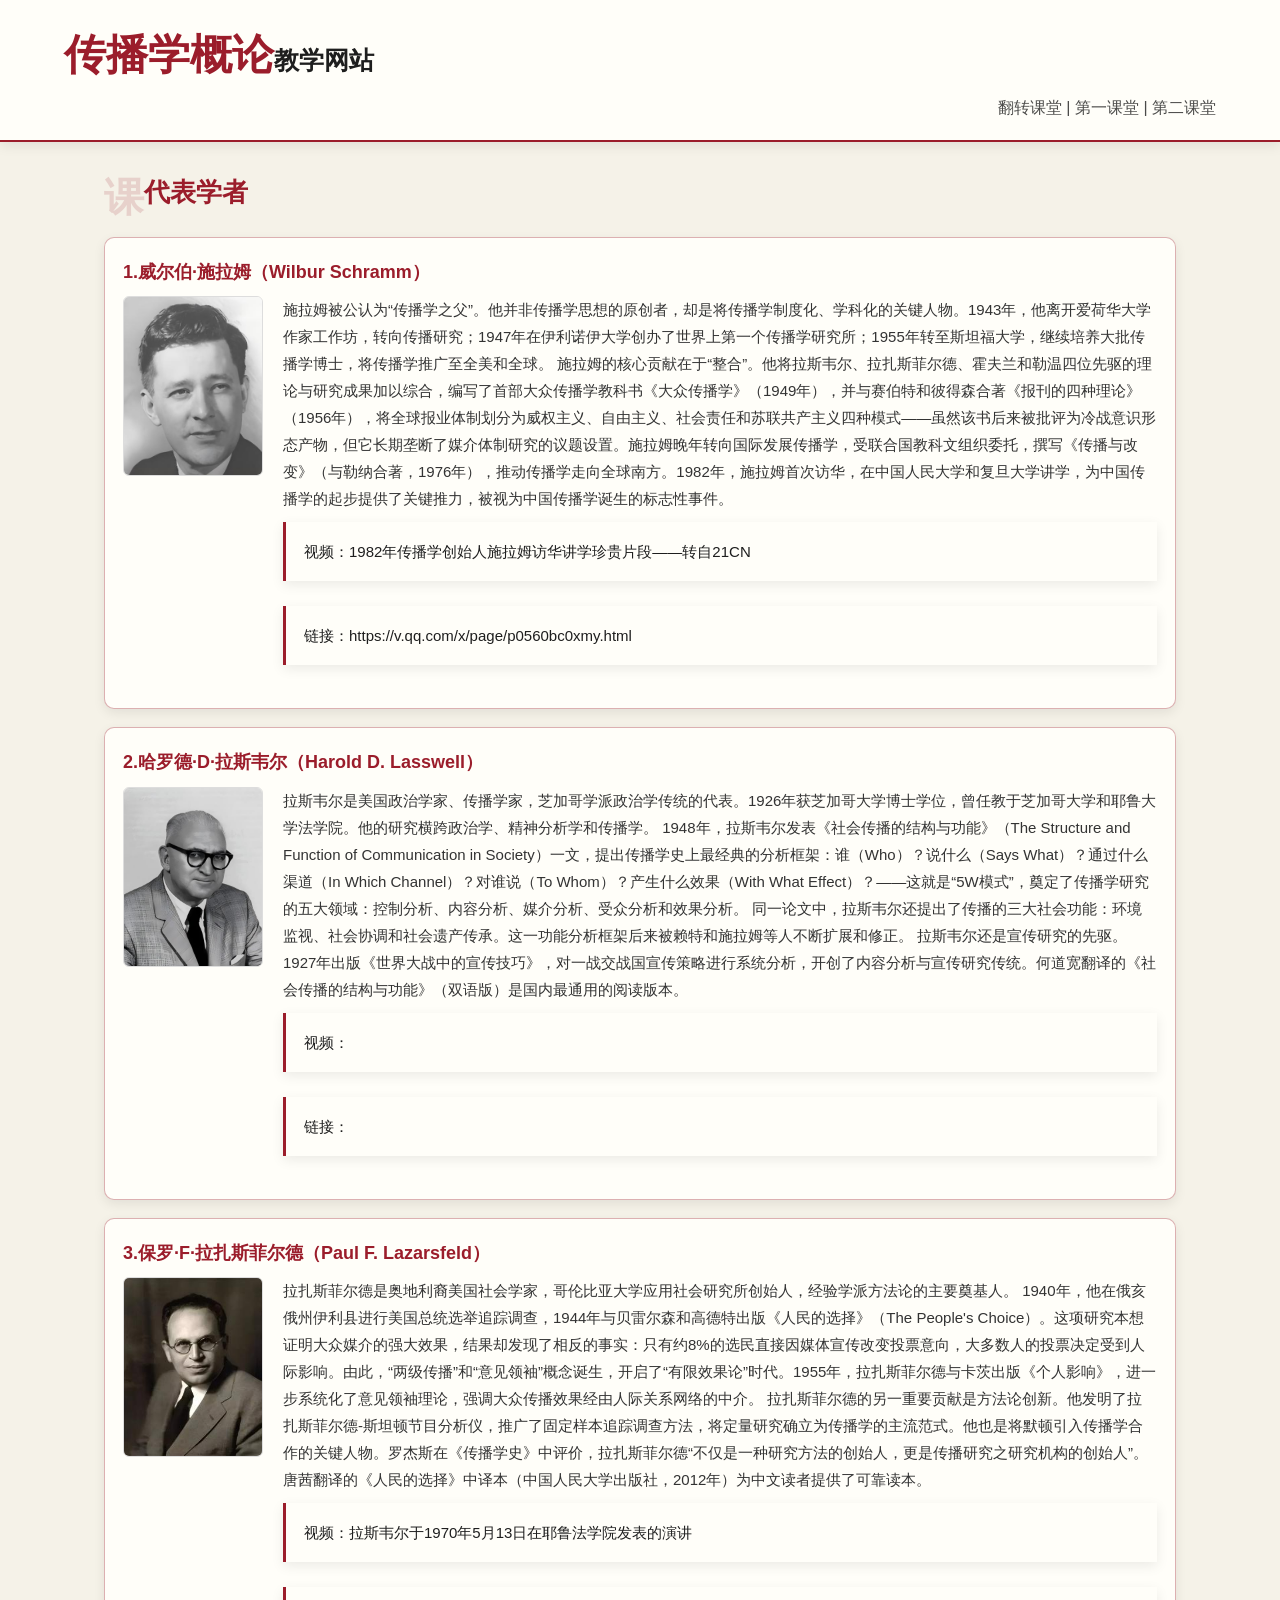
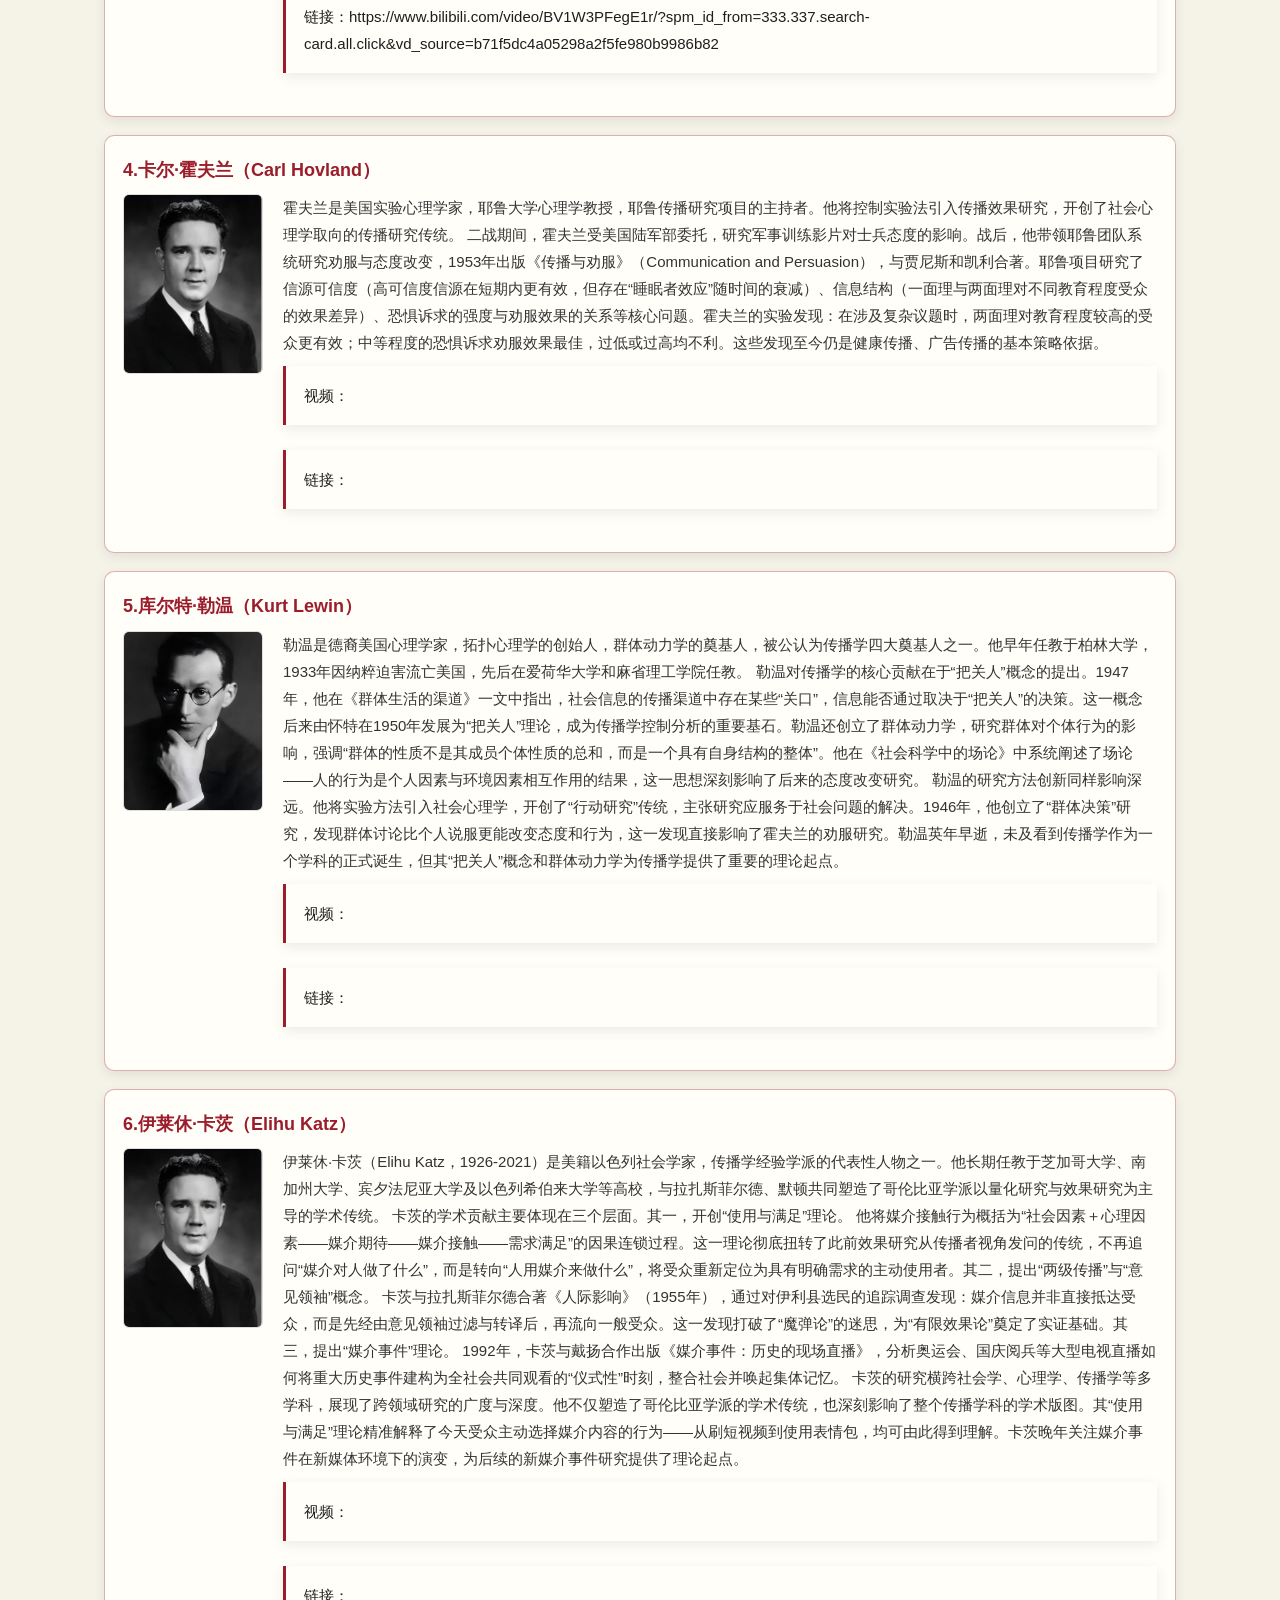
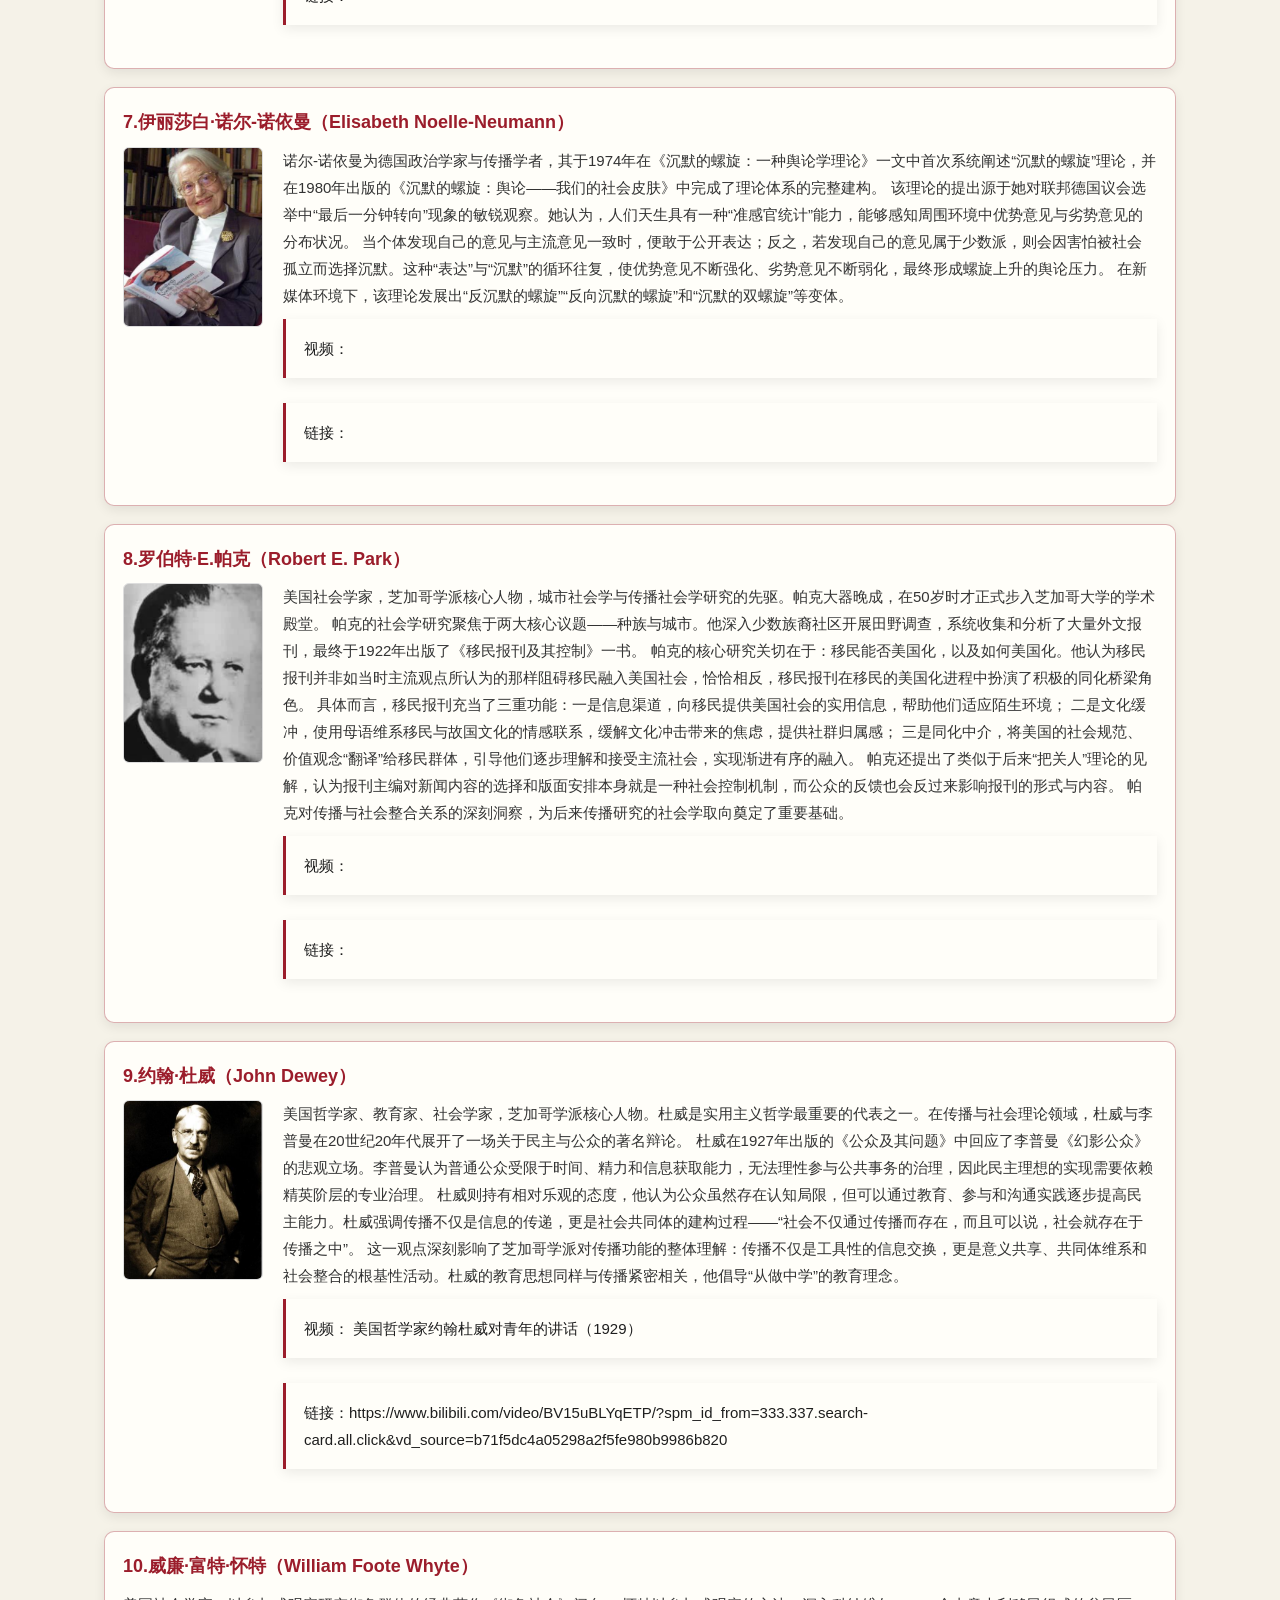
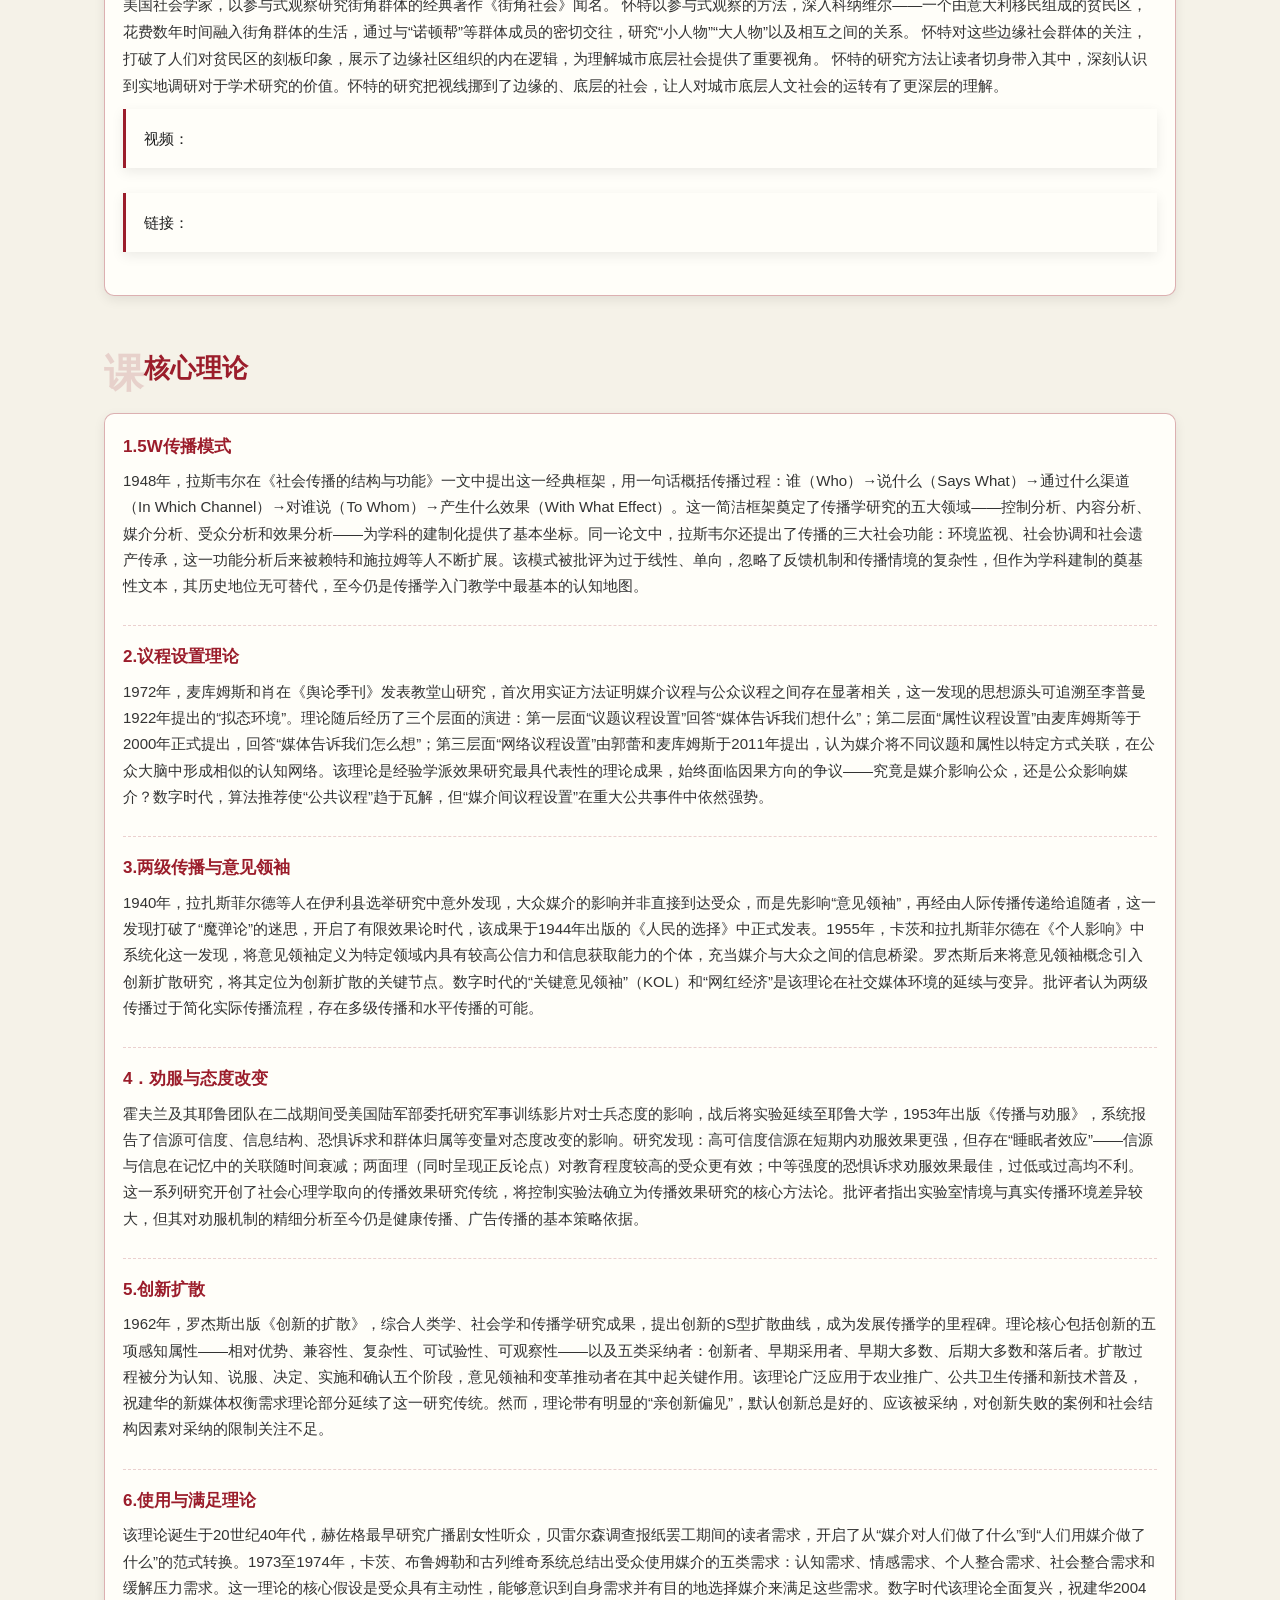
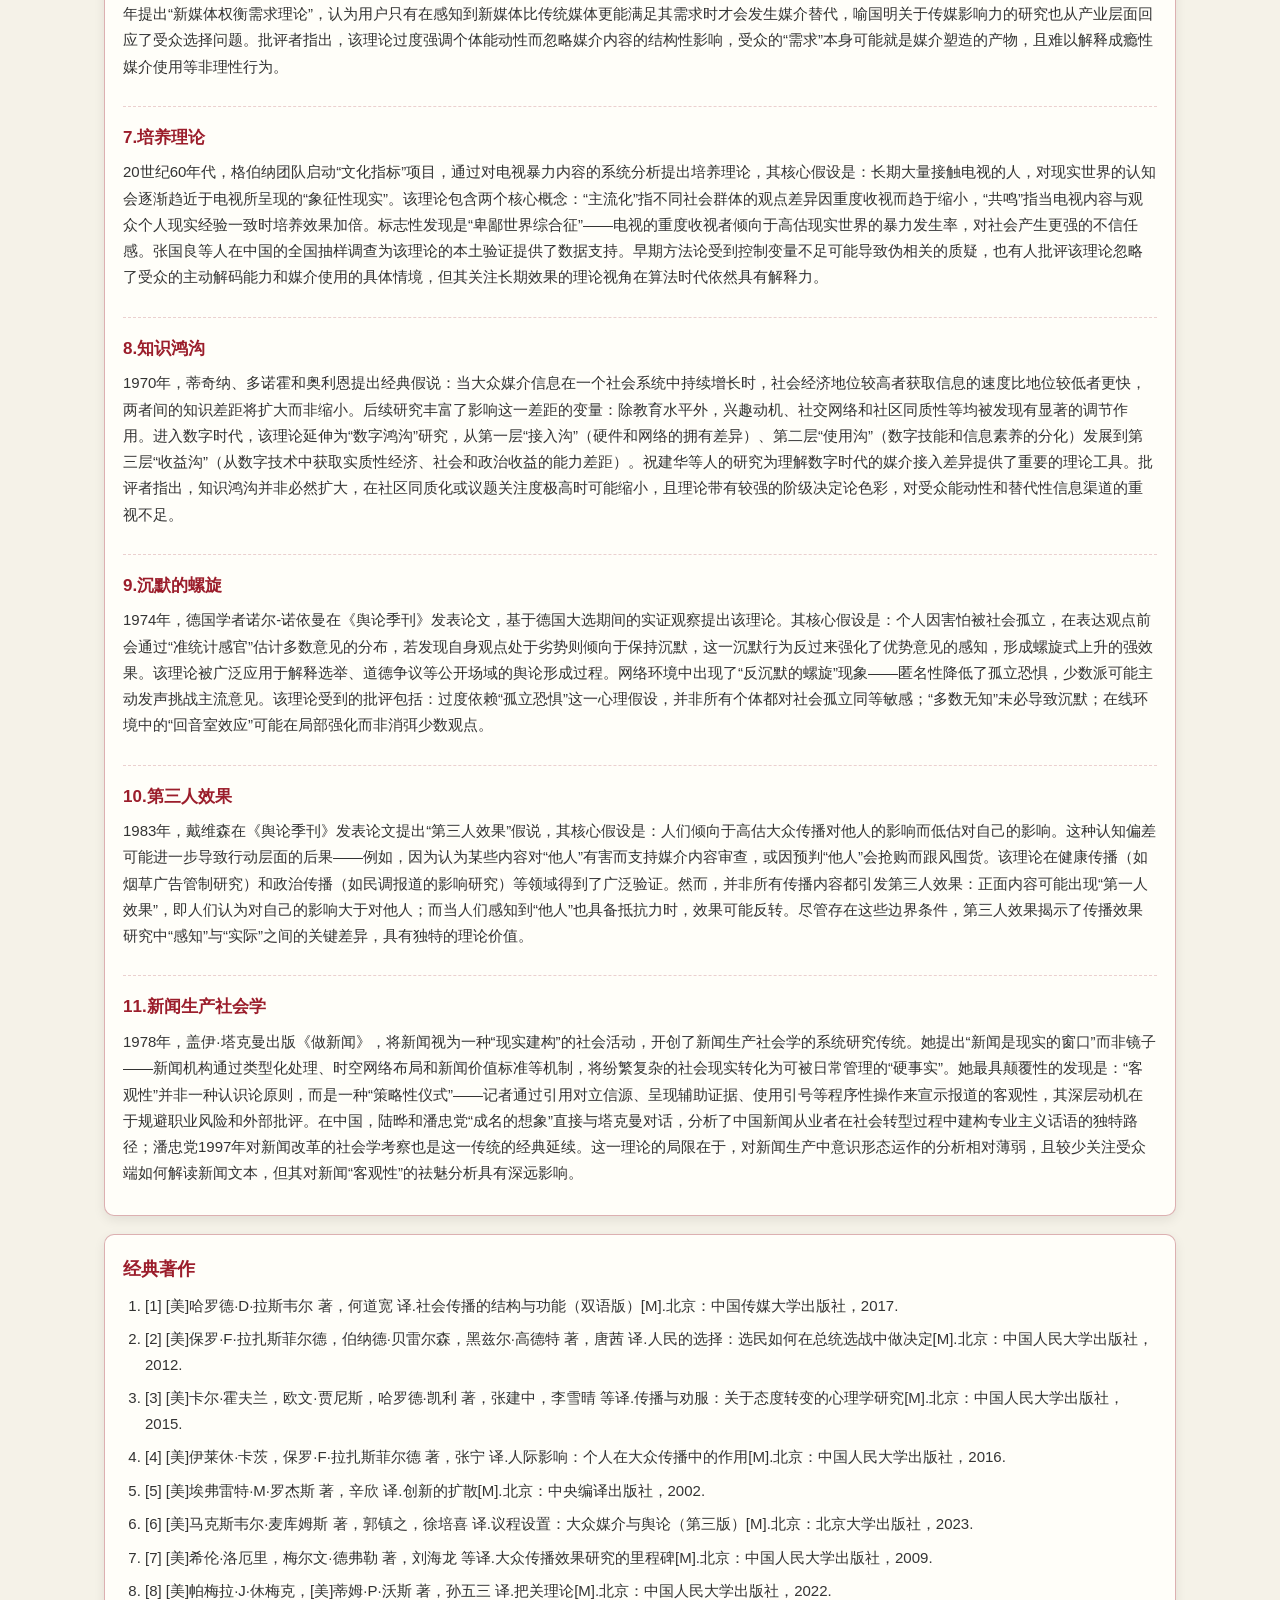
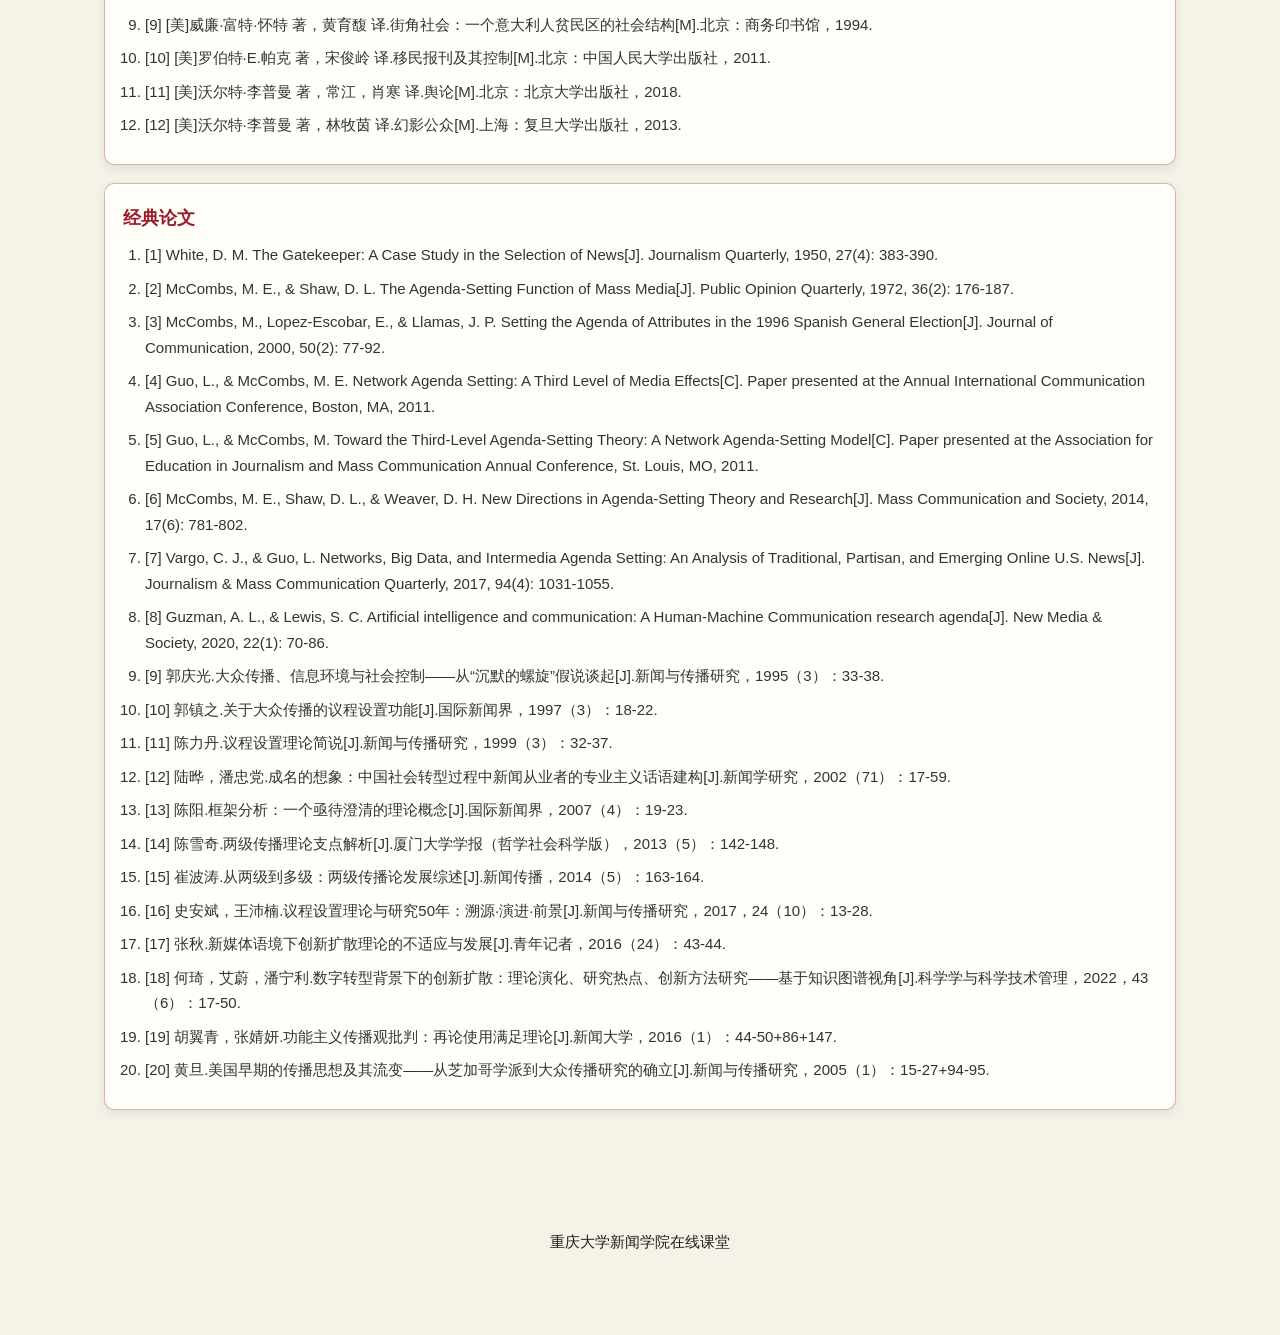
==== commit 4b2cd424: "update: modify class1-1-1.html in assignments/html" ====
--- a/assignments/html/class1-1-1.html
+++ b/assignments/html/class1-1-1.html
@@ -388,6 +388,103 @@
     </div>
   </div>
 
+  <!-- 学者6：徐敬宏 -->
+  <div class="school">
+    <div class="school-title">7.伊丽莎白·诺尔-诺依曼（Elisabeth Noelle-Neumann）</div>
+    <div class="scholar-card">
+      <div class="scholar-img-box">
+        <img src="../assets/scholar40.jpg" alt="7.伊丽莎白·诺尔-诺依曼（Elisabeth Noelle-Neumann）">
+      </div>
+      <div class="scholar-text">
+        <p>
+          诺尔-诺依曼为德国政治学家与传播学者，其于1974年在《沉默的螺旋：一种舆论学理论》一文中首次系统阐述“沉默的螺旋”理论，并在1980年出版的《沉默的螺旋：舆论——我们的社会皮肤》中完成了理论体系的完整建构。
+          该理论的提出源于她对联邦德国议会选举中“最后一分钟转向”现象的敏锐观察。她认为，人们天生具有一种“准感官统计”能力，能够感知周围环境中优势意见与劣势意见的分布状况。
+          当个体发现自己的意见与主流意见一致时，便敢于公开表达；反之，若发现自己的意见属于少数派，则会因害怕被社会孤立而选择沉默。这种“表达”与“沉默”的循环往复，使优势意见不断强化、劣势意见不断弱化，最终形成螺旋上升的舆论压力。
+          在新媒体环境下，该理论发展出“反沉默的螺旋”“反向沉默的螺旋”和“沉默的双螺旋”等变体。
+        </p>
+        <div class="theory-intro">
+          视频： 
+        </div>
+        <div class="theory-intro">
+          链接：
+        </div>
+      </div>
+    </div>
+  </div>
+
+  <!-- 学者6：徐敬宏 -->
+  <div class="school">
+    <div class="school-title">8.罗伯特·E.帕克（Robert E. Park）</div>
+    <div class="scholar-card">
+      <div class="scholar-img-box">
+        <img src="../assets/scholar41.jpg" alt="8.罗伯特·E.帕克（Robert E. Park）">
+      </div>
+      <div class="scholar-text">
+        <p>
+          美国社会学家，芝加哥学派核心人物，城市社会学与传播社会学研究的先驱。帕克大器晚成，在50岁时才正式步入芝加哥大学的学术殿堂。
+          帕克的社会学研究聚焦于两大核心议题——种族与城市。他深入少数族裔社区开展田野调查，系统收集和分析了大量外文报刊，最终于1922年出版了《移民报刊及其控制》一书。
+          帕克的核心研究关切在于：移民能否美国化，以及如何美国化。他认为移民报刊并非如当时主流观点所认为的那样阻碍移民融入美国社会，恰恰相反，移民报刊在移民的美国化进程中扮演了积极的同化桥梁角色。
+          具体而言，移民报刊充当了三重功能：一是信息渠道，向移民提供美国社会的实用信息，帮助他们适应陌生环境；
+          二是文化缓冲，使用母语维系移民与故国文化的情感联系，缓解文化冲击带来的焦虑，提供社群归属感；
+          三是同化中介，将美国的社会规范、价值观念“翻译”给移民群体，引导他们逐步理解和接受主流社会，实现渐进有序的融入。
+          帕克还提出了类似于后来“把关人”理论的见解，认为报刊主编对新闻内容的选择和版面安排本身就是一种社会控制机制，而公众的反馈也会反过来影响报刊的形式与内容。
+          帕克对传播与社会整合关系的深刻洞察，为后来传播研究的社会学取向奠定了重要基础。
+        </p>
+        <div class="theory-intro">
+          视频： 
+        </div>
+        <div class="theory-intro">
+          链接：
+        </div>
+      </div>
+    </div>
+  </div>
+
+  <!-- 学者6：徐敬宏 -->
+  <div class="school">
+    <div class="school-title">9.约翰·杜威（John Dewey）</div>
+    <div class="scholar-card">
+      <div class="scholar-img-box">
+        <img src="../assets/scholar42.jpg" alt="9.约翰·杜威（John Dewey）">
+      </div>
+      <div class="scholar-text">
+        <p>
+          美国哲学家、教育家、社会学家，芝加哥学派核心人物。杜威是实用主义哲学最重要的代表之一。在传播与社会理论领域，杜威与李普曼在20世纪20年代展开了一场关于民主与公众的著名辩论。
+          杜威在1927年出版的《公众及其问题》中回应了李普曼《幻影公众》的悲观立场。李普曼认为普通公众受限于时间、精力和信息获取能力，无法理性参与公共事务的治理，因此民主理想的实现需要依赖精英阶层的专业治理。
+          杜威则持有相对乐观的态度，他认为公众虽然存在认知局限，但可以通过教育、参与和沟通实践逐步提高民主能力。杜威强调传播不仅是信息的传递，更是社会共同体的建构过程——“社会不仅通过传播而存在，而且可以说，社会就存在于传播之中”。
+          这一观点深刻影响了芝加哥学派对传播功能的整体理解：传播不仅是工具性的信息交换，更是意义共享、共同体维系和社会整合的根基性活动。杜威的教育思想同样与传播紧密相关，他倡导“从做中学”的教育理念。
+        </p>
+        <div class="theory-intro">
+          视频： 美国哲学家约翰杜威对青年的讲话（1929）
+        </div>
+        <div class="theory-intro">
+          链接：https://www.bilibili.com/video/BV15uBLYqETP/?spm_id_from=333.337.search-card.all.click&vd_source=b71f5dc4a05298a2f5fe980b9986b820
+        </div>
+      </div>
+    </div>
+  </div>
+
+  <!-- 学者6：徐敬宏 -->
+  <div class="school">
+    <div class="school-title">10.威廉·富特·怀特（William Foote Whyte）</div>
+    <div class="scholar-card">
+      <div class="scholar-text">
+        <p>
+          美国社会学家，以参与式观察研究街角群体的经典著作《街角社会》闻名。
+          怀特以参与式观察的方法，深入科纳维尔——一个由意大利移民组成的贫民区，花费数年时间融入街角群体的生活，通过与“诺顿帮”等群体成员的密切交往，研究“小人物”“大人物”以及相互之间的关系。
+          怀特对这些边缘社会群体的关注，打破了人们对贫民区的刻板印象，展示了边缘社区组织的内在逻辑，为理解城市底层社会提供了重要视角。
+          怀特的研究方法让读者切身带入其中，深刻认识到实地调研对于学术研究的价值。怀特的研究把视线挪到了边缘的、底层的社会，让人对城市底层人文社会的运转有了更深层的理解。
+        </p>
+        <div class="theory-intro">
+          视频： 
+        </div>
+        <div class="theory-intro">
+          链接：
+        </div>
+      </div>
+    </div>
+  </div>
+
   <!-- 原有页面内容 从这里开始不变 -->
   <h2 class="section-title">核心理论</h2>
   <div class="school">
@@ -493,6 +590,10 @@
       <li>[6]	[美]马克斯韦尔·麦库姆斯 著，郭镇之，徐培喜 译.议程设置：大众媒介与舆论（第三版）[M].北京：北京大学出版社，2023.</li>
       <li>[7]	[美]希伦·洛厄里，梅尔文·德弗勒 著，刘海龙 等译.大众传播效果研究的里程碑[M].北京：中国人民大学出版社，2009.</li>
       <li>[8]	[美]帕梅拉·J·休梅克，[美]蒂姆·P·沃斯 著，孙五三 译.把关理论[M].北京：中国人民大学出版社，2022. </li>
+      <li>[9] [美]威廉·富特·怀特 著，黄育馥 译.街角社会：一个意大利人贫民区的社会结构[M].北京：商务印书馆，1994.</li>
+      <li>[10] [美]罗伯特·E.帕克 著，宋俊岭 译.移民报刊及其控制[M].北京：中国人民大学出版社，2011.</li>
+      <li>[11] [美]沃尔特·李普曼 著，常江，肖寒 译.舆论[M].北京：北京大学出版社，2018.</li>
+      <li>[12] [美]沃尔特·李普曼 著，林牧茵 译.幻影公众[M].上海：复旦大学出版社，2013.</li>
     </ol>
     <!-- <a class="detail-btn" href="1.1.2.html">查看详情 →</a> -->
   </div>
@@ -503,7 +604,7 @@
     <ol class="ref-list">
       <li>[1]	White, D. M. The Gatekeeper: A Case Study in the Selection of News[J]. Journalism Quarterly, 1950, 27(4): 383-390.</li>
       <li>[2]	McCombs, M. E., & Shaw, D. L. The Agenda-Setting Function of Mass Media[J]. Public Opinion Quarterly, 1972, 36(2): 176-187.</li>
-      <li>[3]	McCombs, M., Lopez-Escobar, E., & Llamas, J. P. Setting the Agenda of Attributes in the 1996 Spanish General Election[J]. Journal of Communication, 2000, 50(2): 77-92.
+      <li>[3]	McCombs, M., Lopez-Escobar, E., & Llamas, J. P. Setting the Agenda of Attributes in the 1996 Spanish General Election[J]. Journal of Communication, 2000, 50(2): 77-92.</li>
       <li>[4]	Guo, L., & McCombs, M. E. Network Agenda Setting: A Third Level of Media Effects[C]. Paper presented at the Annual International Communication Association Conference, Boston, MA, 2011.</li>
       <li>[5]	Guo, L., & McCombs, M. Toward the Third-Level Agenda-Setting Theory: A Network Agenda-Setting Model[C]. Paper presented at the Association for Education in Journalism and Mass Communication Annual Conference, St. Louis, MO, 2011.</li>
       <li>[6]	McCombs, M. E., Shaw, D. L., & Weaver, D. H. New Directions in Agenda-Setting Theory and Research[J]. Mass Communication and Society, 2014, 17(6): 781-802.</li>
@@ -519,6 +620,9 @@
       <li>[16]	史安斌，王沛楠.议程设置理论与研究50年：溯源·演进·前景[J].新闻与传播研究，2017，24（10）：13-28.</li>
       <li>[17]	张秋.新媒体语境下创新扩散理论的不适应与发展[J].青年记者，2016（24）：43-44.</li>
       <li>[18]	何琦，艾蔚，潘宁利.数字转型背景下的创新扩散：理论演化、研究热点、创新方法研究——基于知识图谱视角[J].科学学与科学技术管理，2022，43（6）：17-50. </li>
+      <li>[19] 胡翼青，张婧妍.功能主义传播观批判：再论使用满足理论[J].新闻大学，2016（1）：44-50+86+147.</li>
+      <li>[20] 黄旦.美国早期的传播思想及其流变——从芝加哥学派到大众传播研究的确立[J].新闻与传播研究，2005（1）：15-27+94-95.</li>
+    
     </ol>
     <!-- <a class="detail-btn" href="1.1.3.html">查看详情 →</a> -->
   </div>
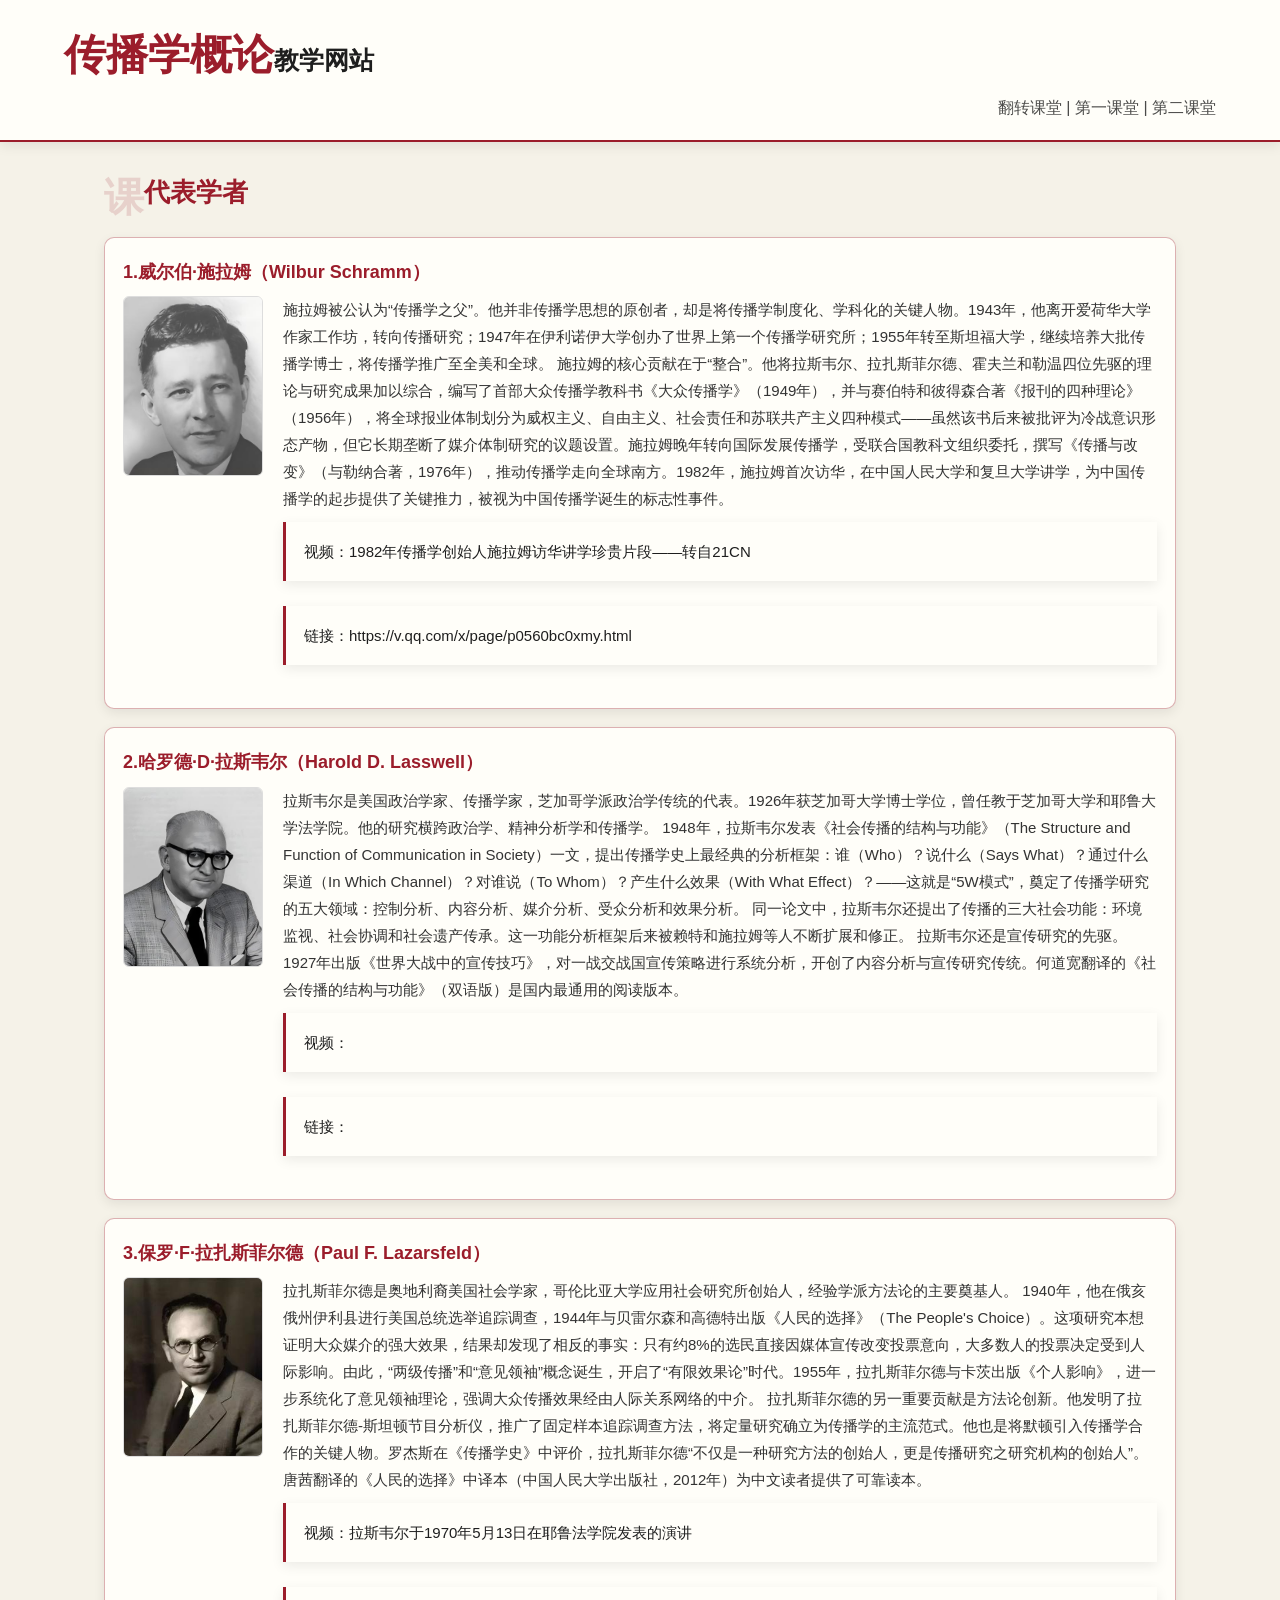
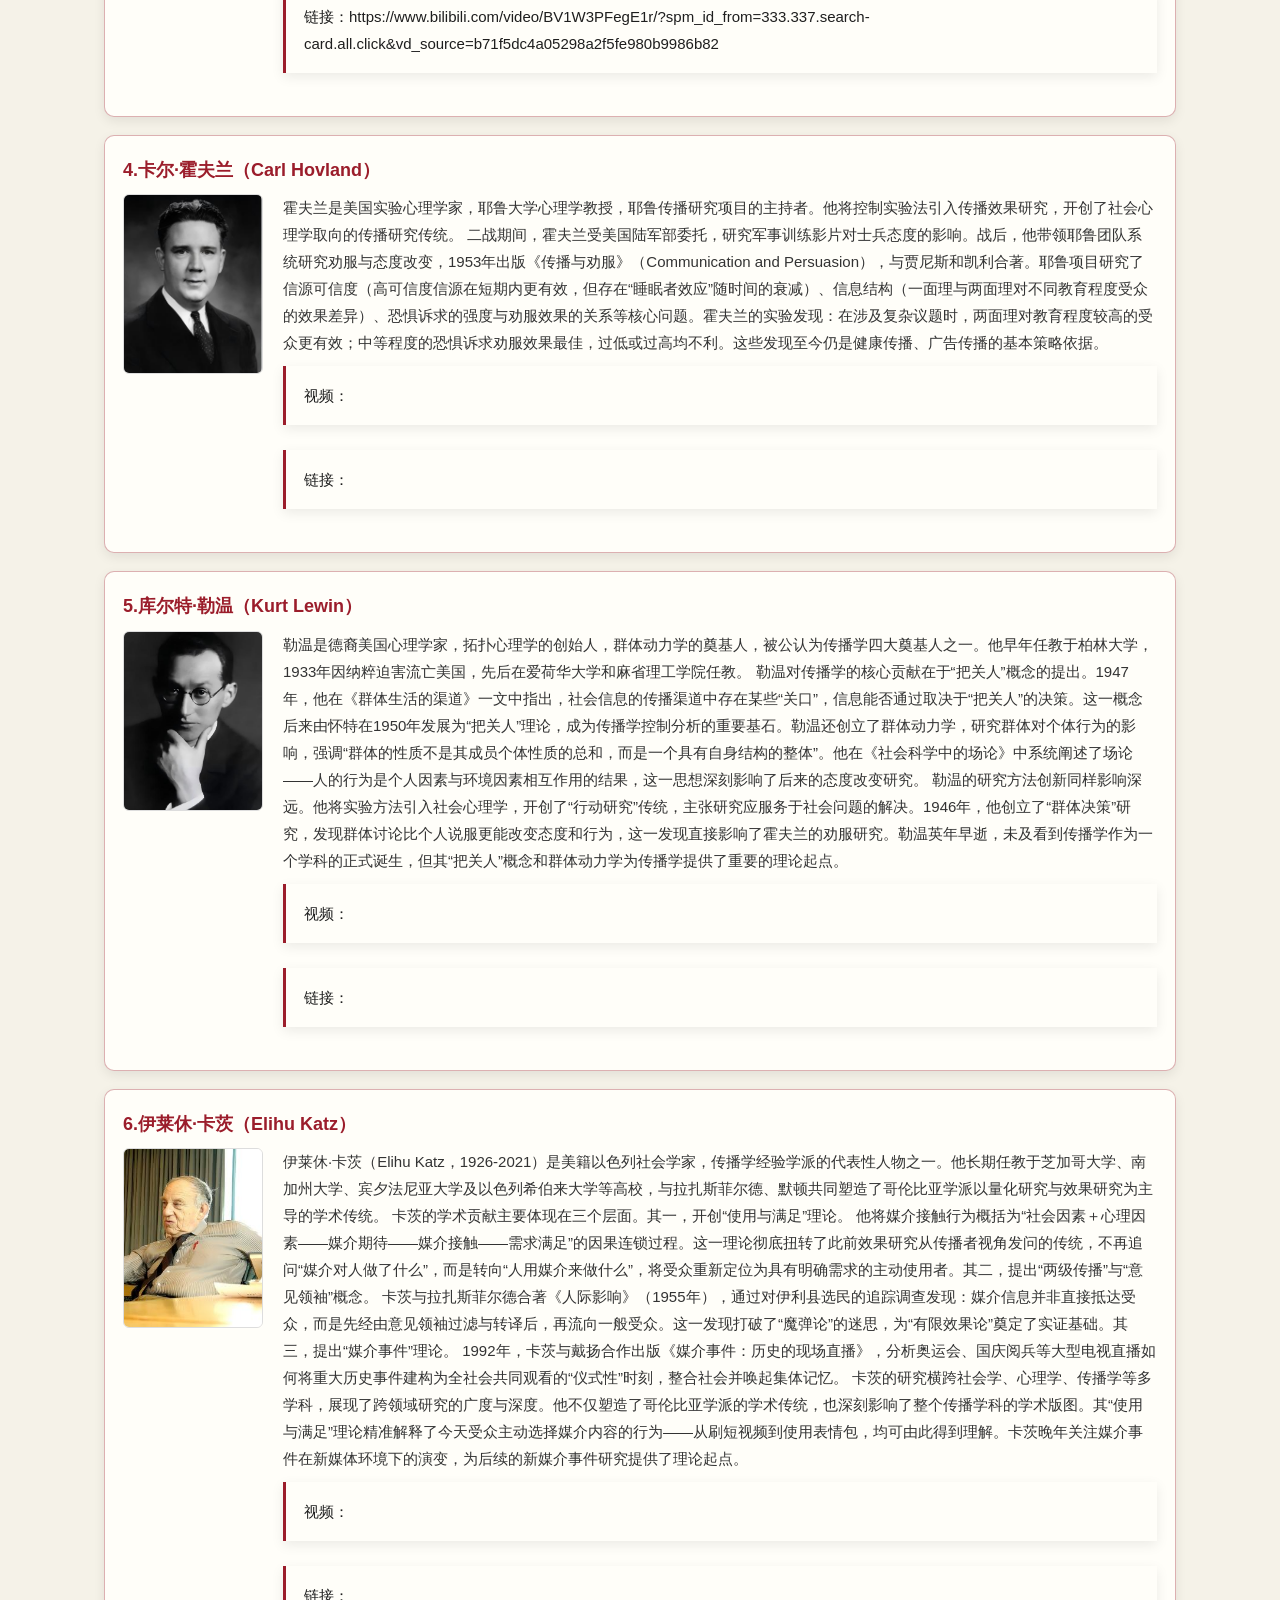
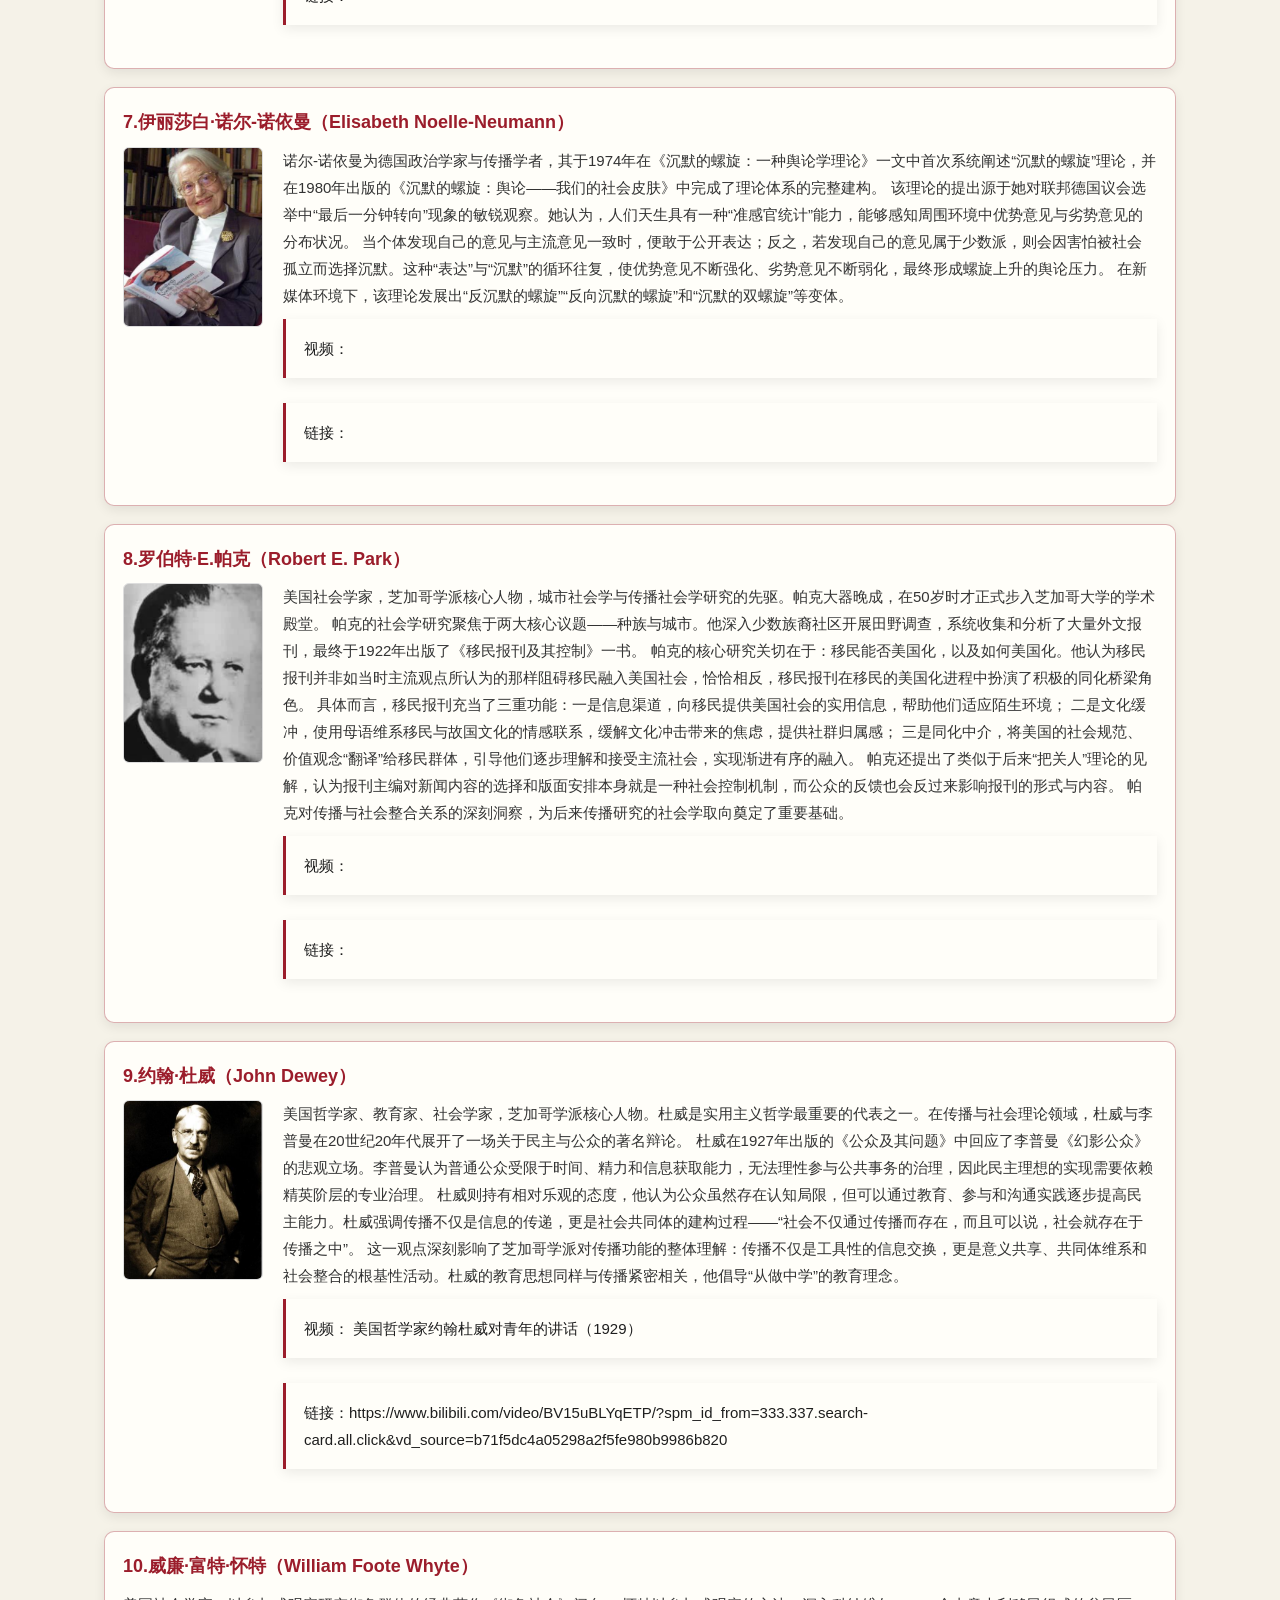
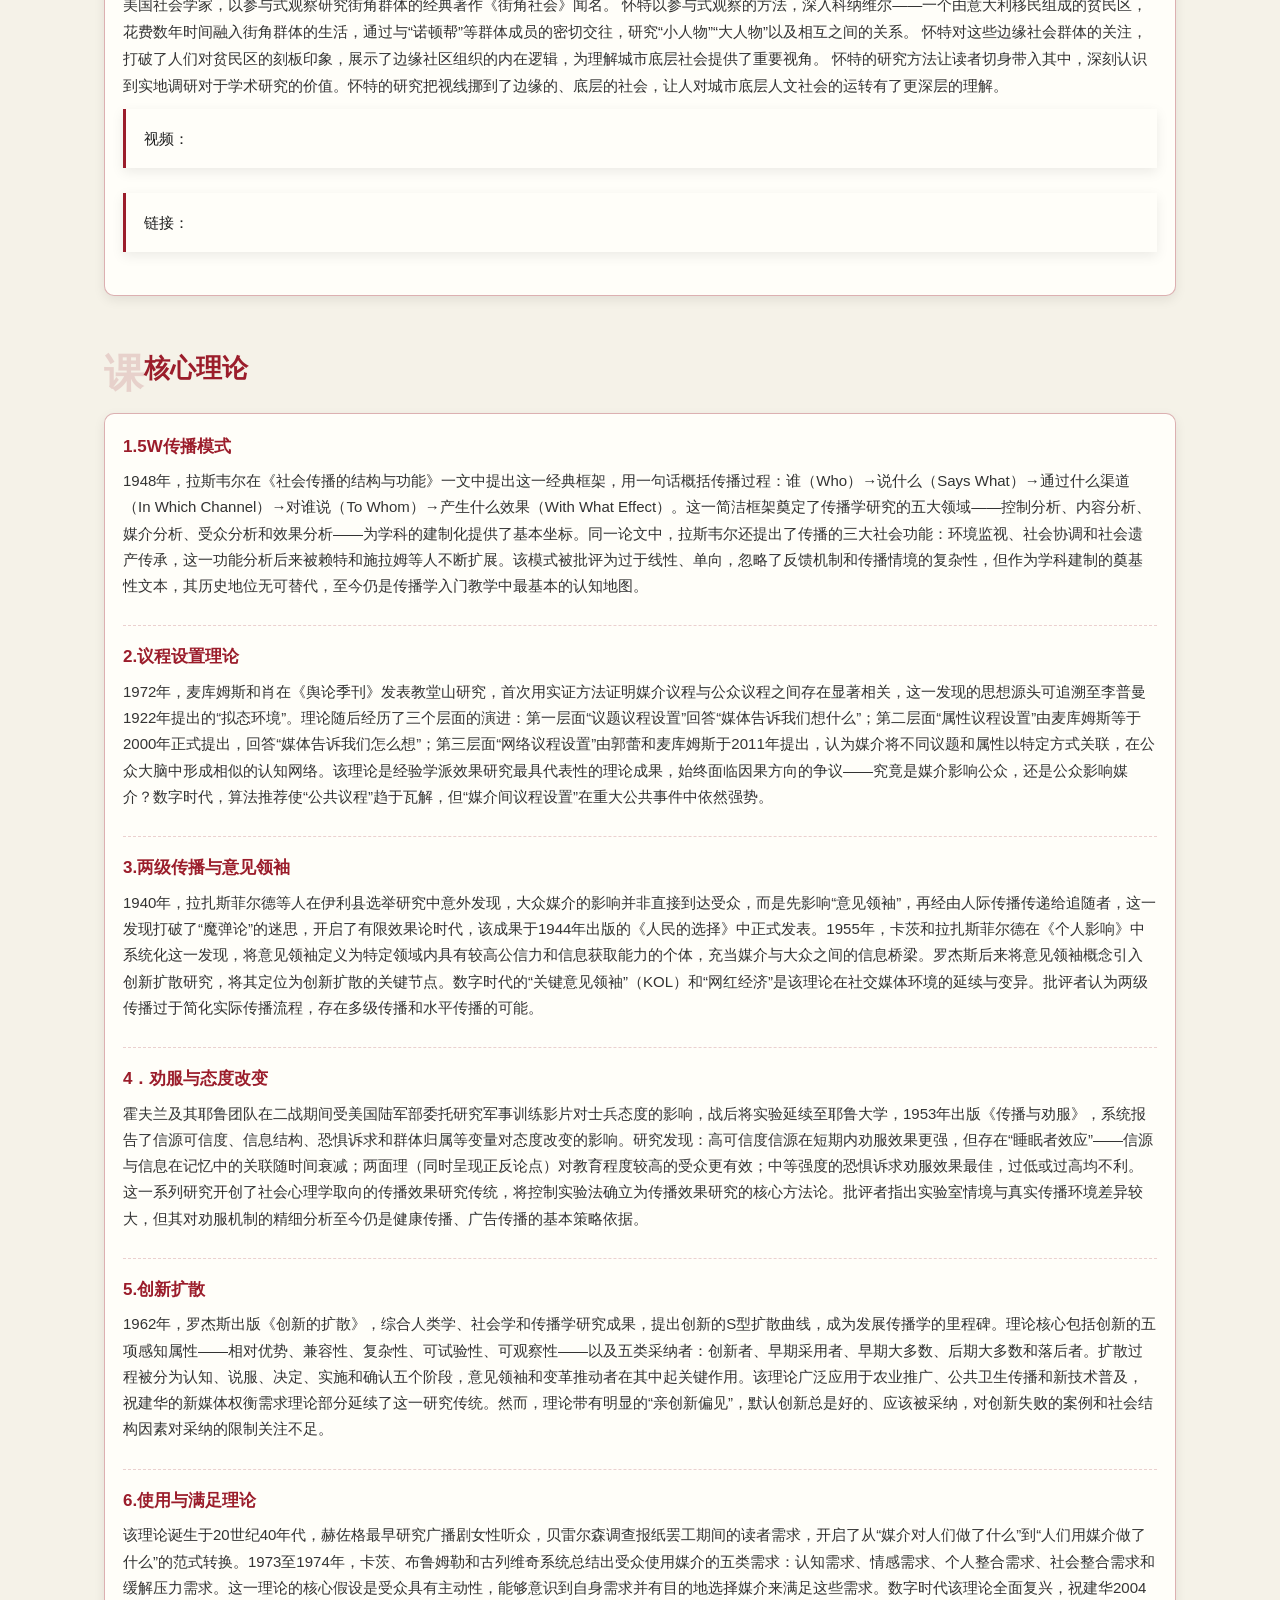
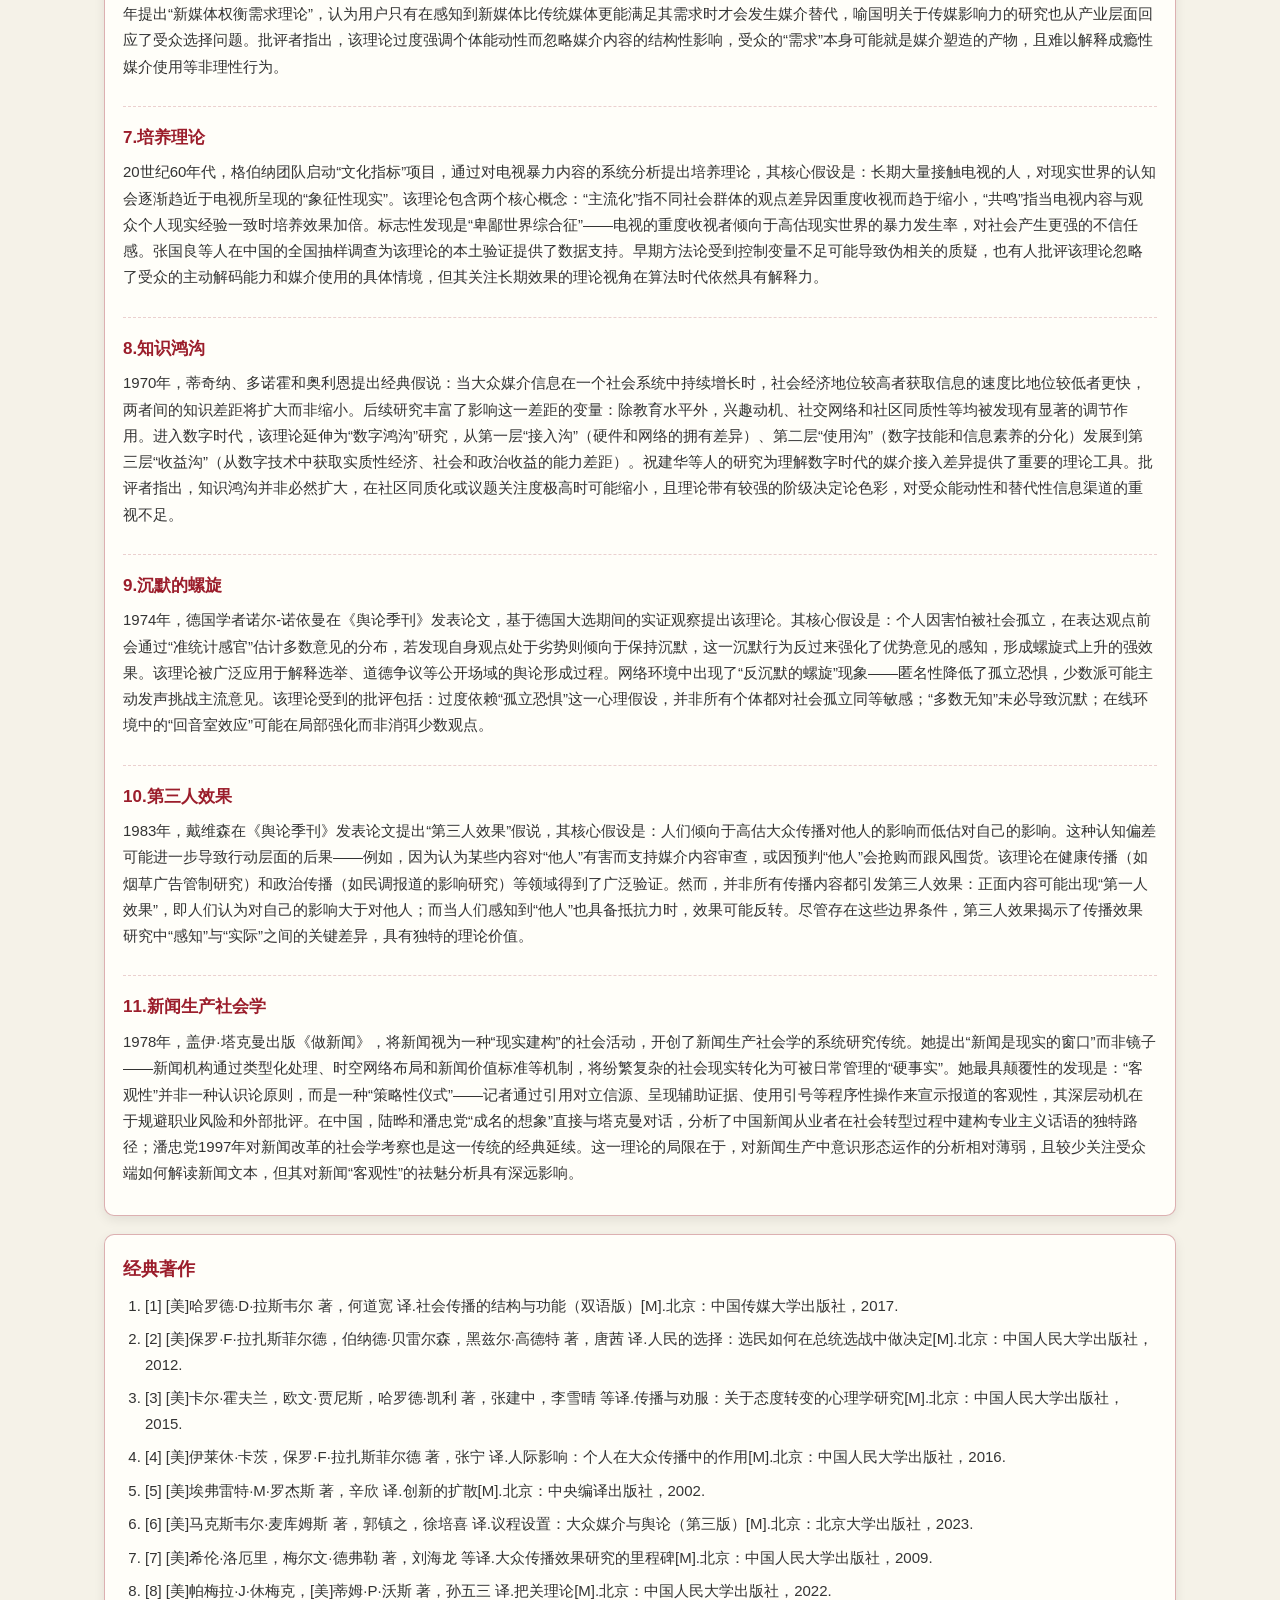
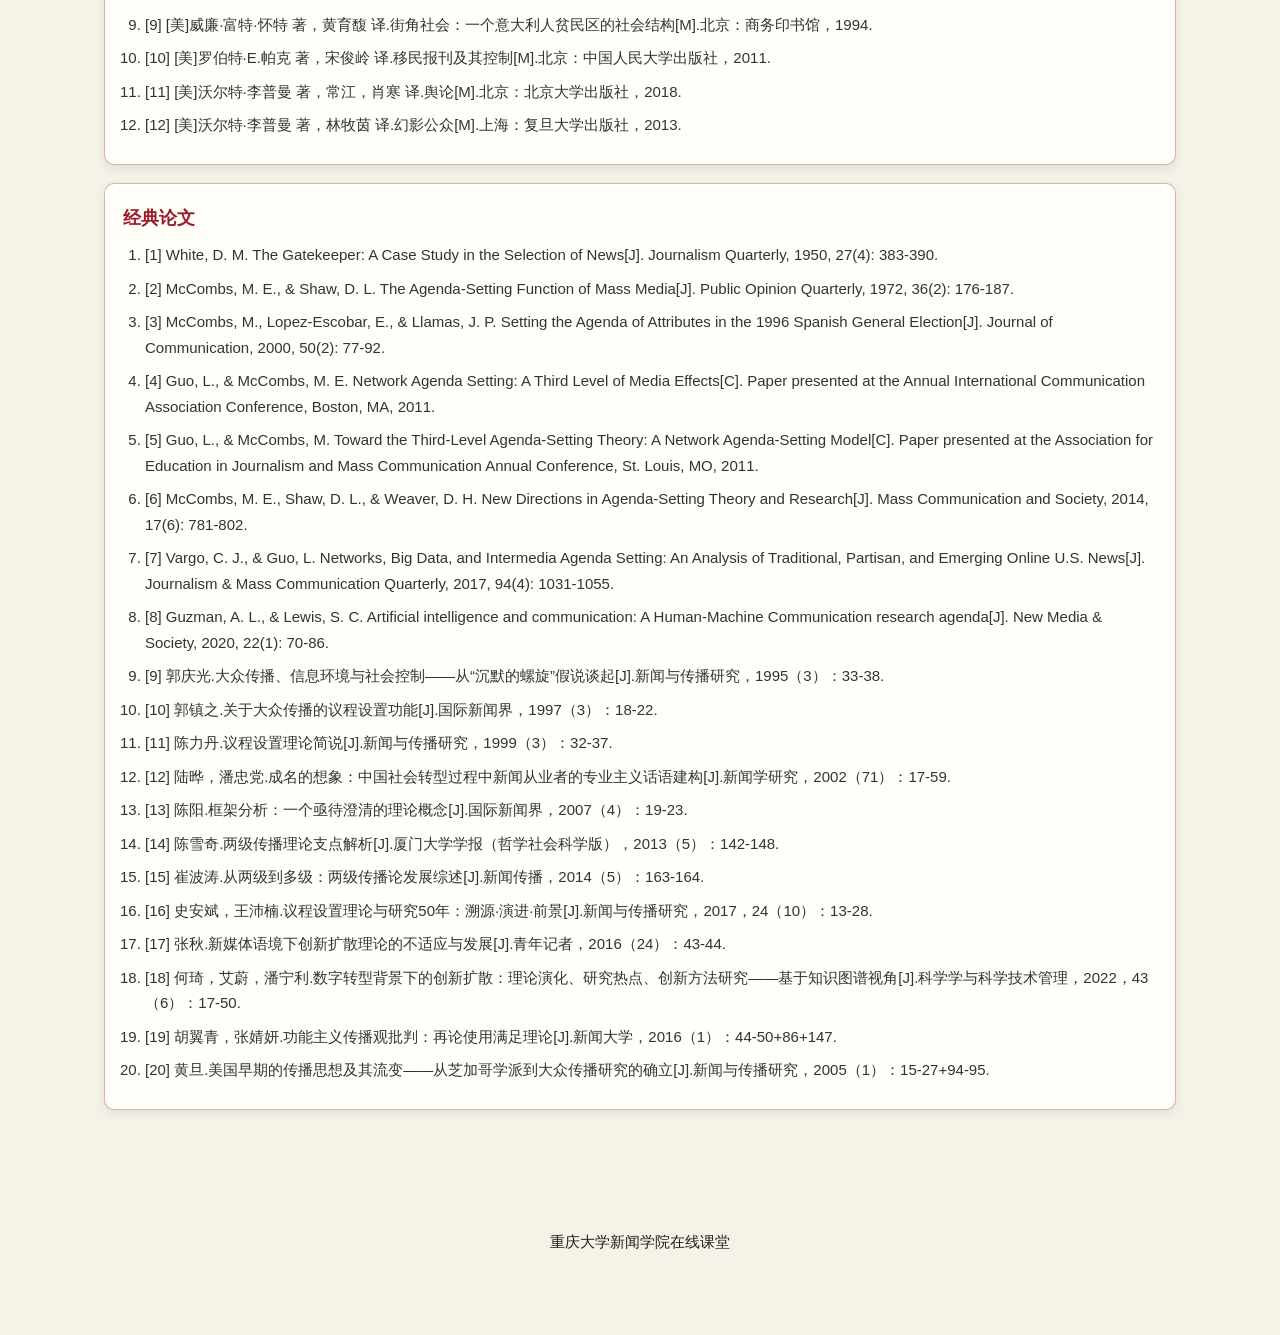
==== commit 9022f043: "update: modify class1-1-1.html in assignments/html" ====
--- a/assignments/html/class1-1-1.html
+++ b/assignments/html/class1-1-1.html
@@ -370,7 +370,7 @@
     <div class="school-title">6.伊莱休·卡茨（Elihu Katz）</div>
     <div class="scholar-card">
       <div class="scholar-img-box">
-        <img src="../assets/scholar4.jpg" alt="6.伊莱休·卡茨（Elihu Katz）">
+        <img src="../assets/scholar6.jpg" alt="6.伊莱休·卡茨（Elihu Katz）">
       </div>
       <div class="scholar-text">
         <p>
